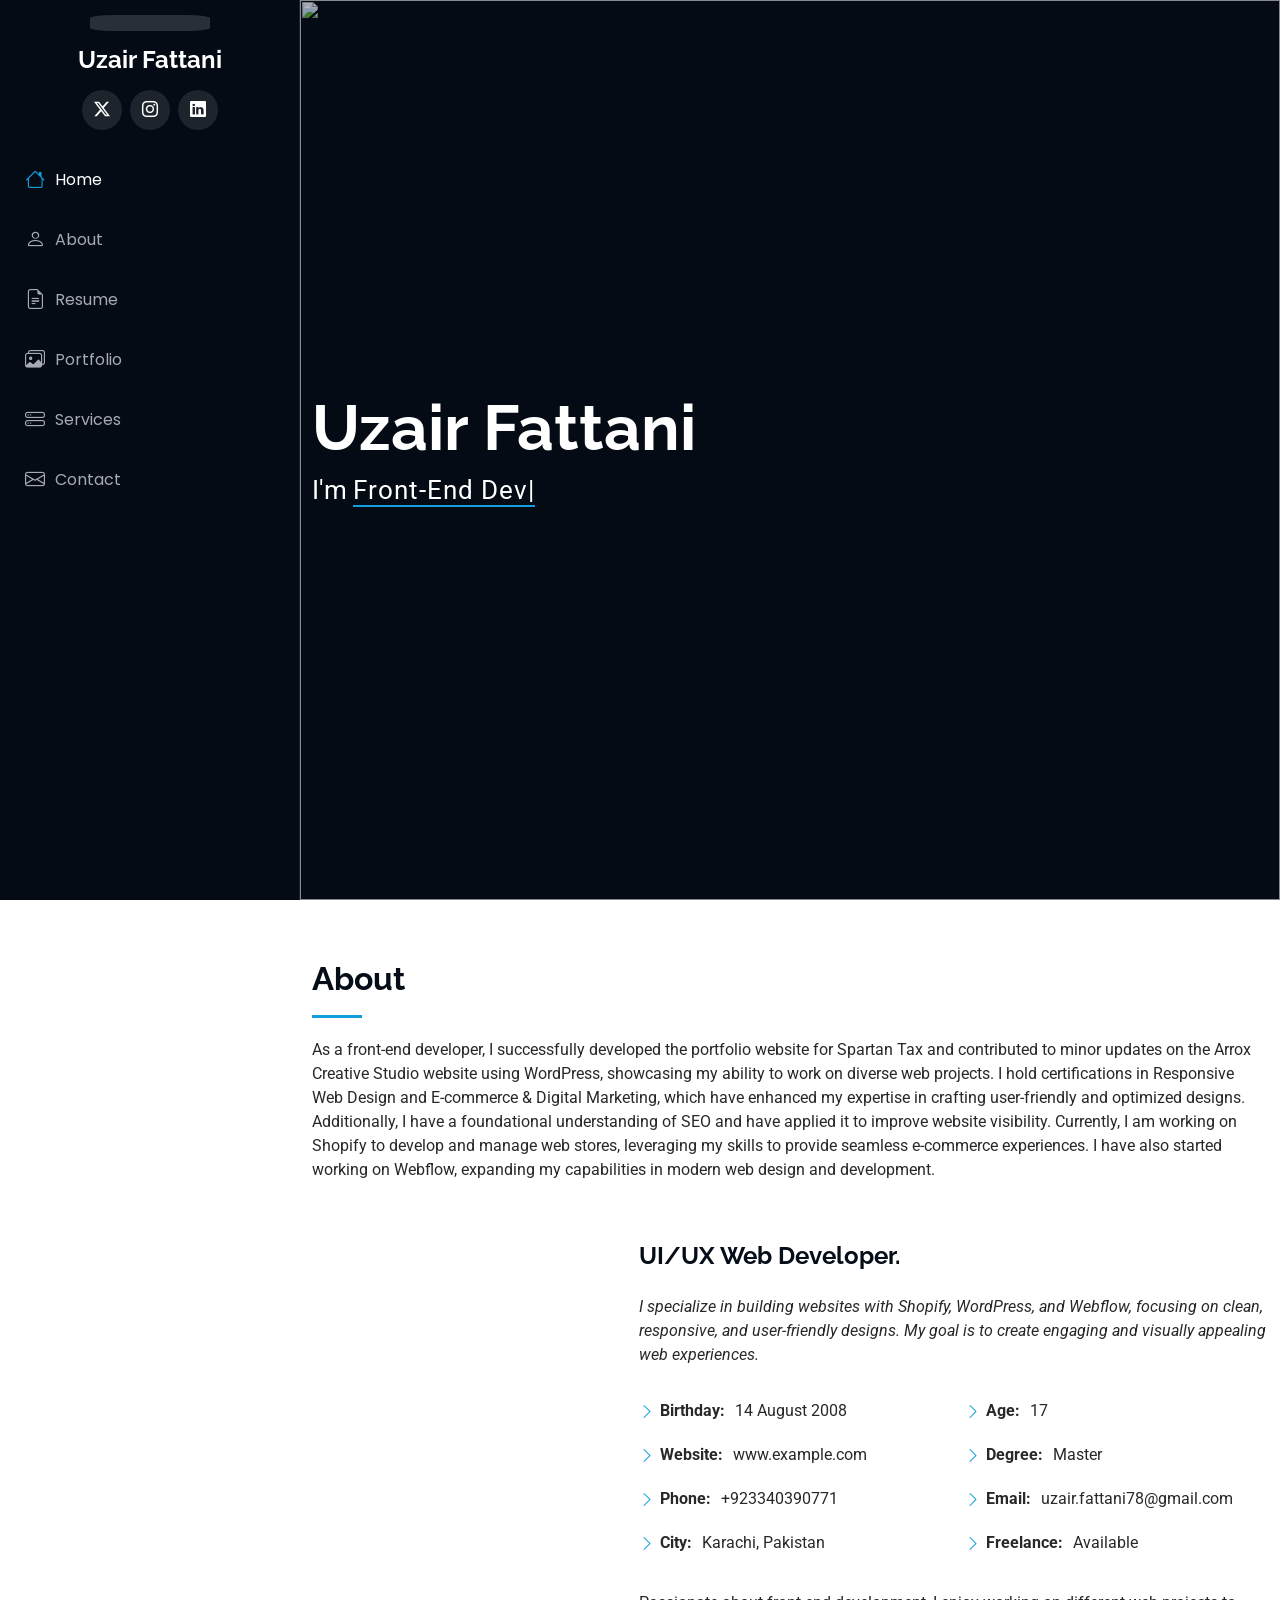
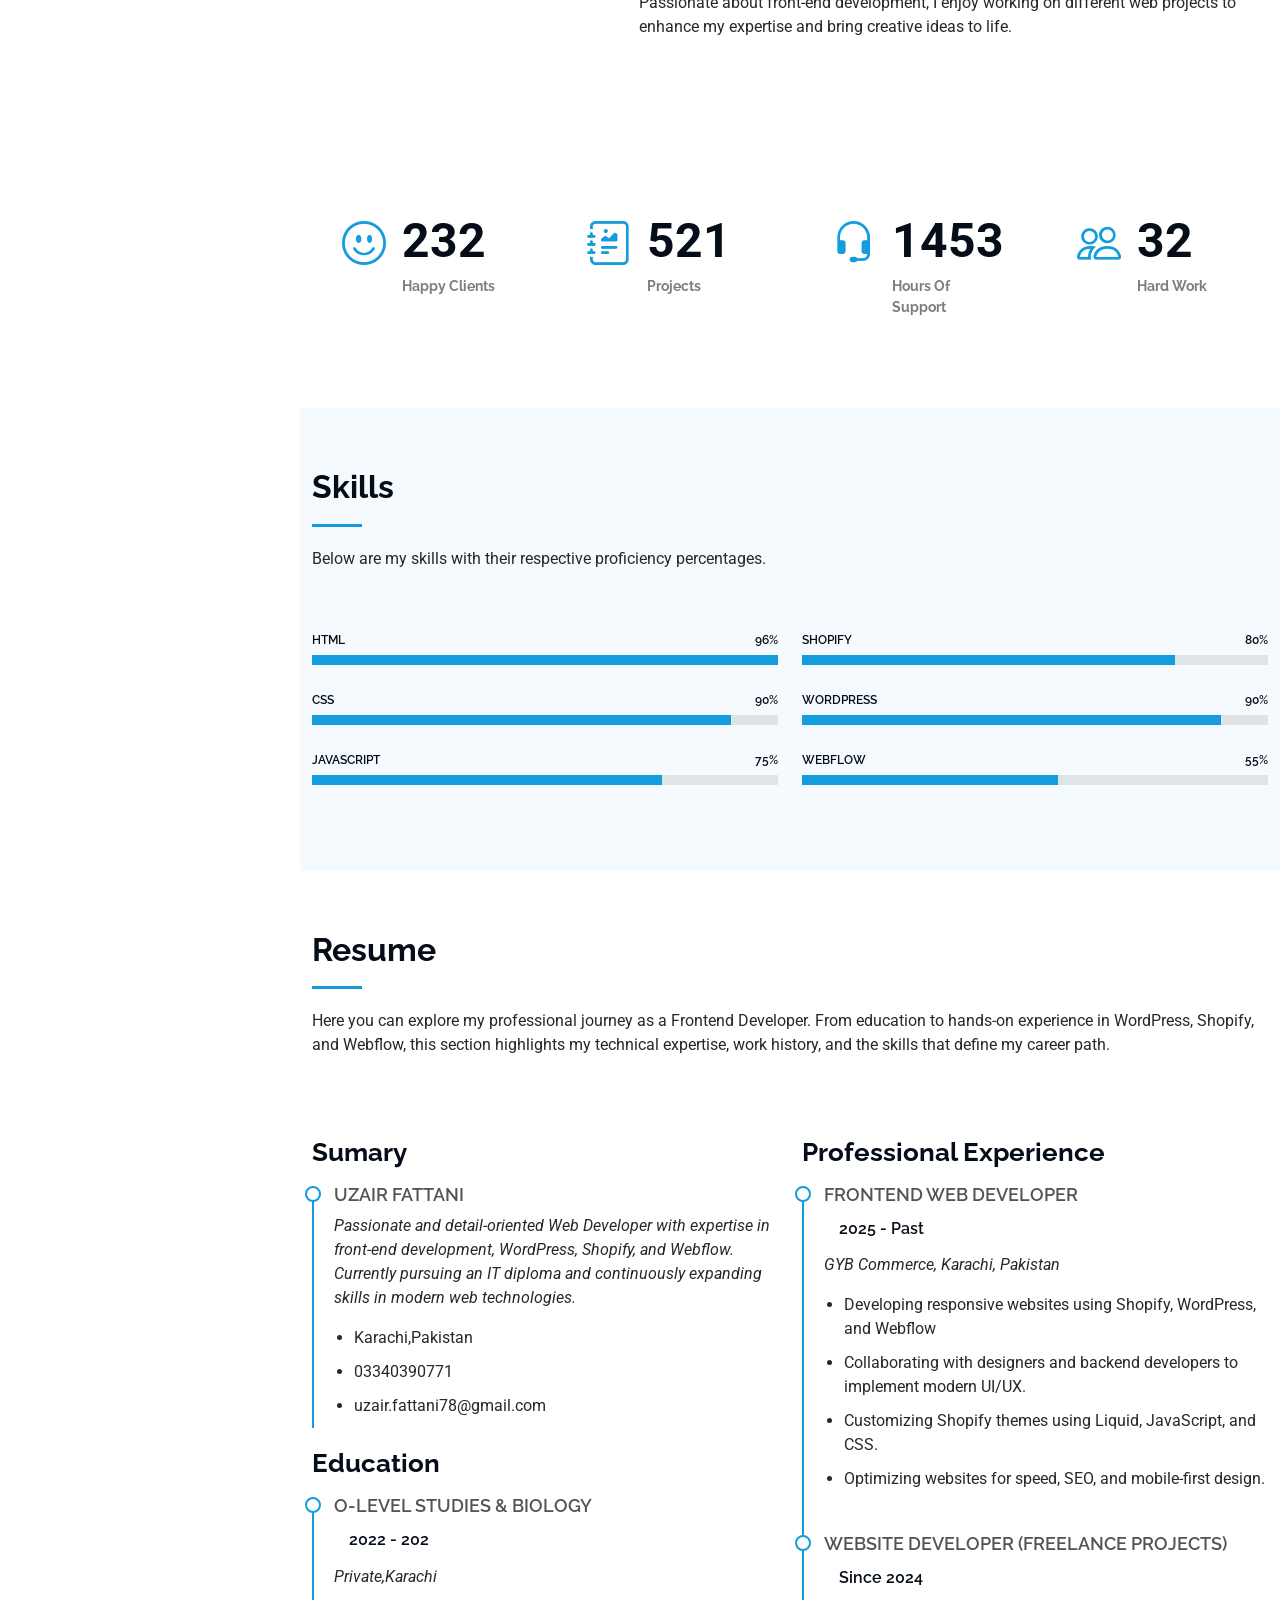
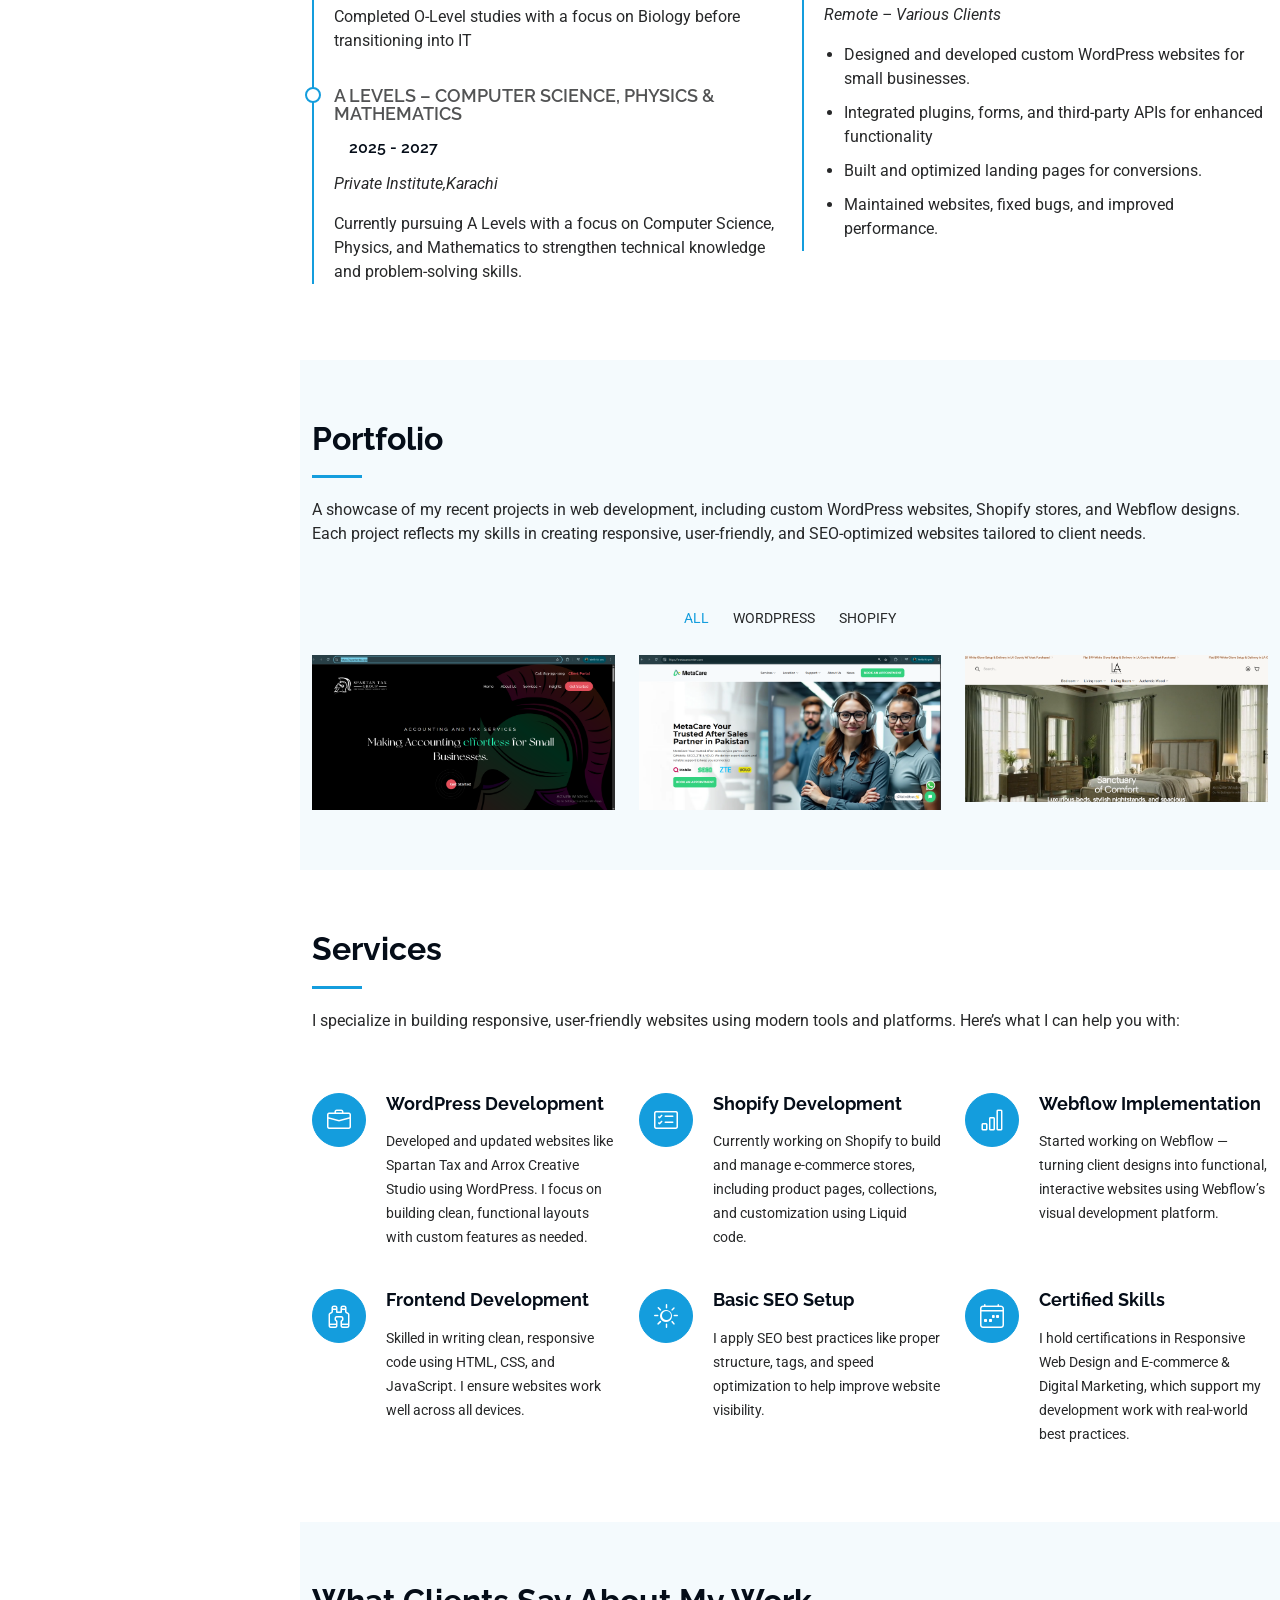
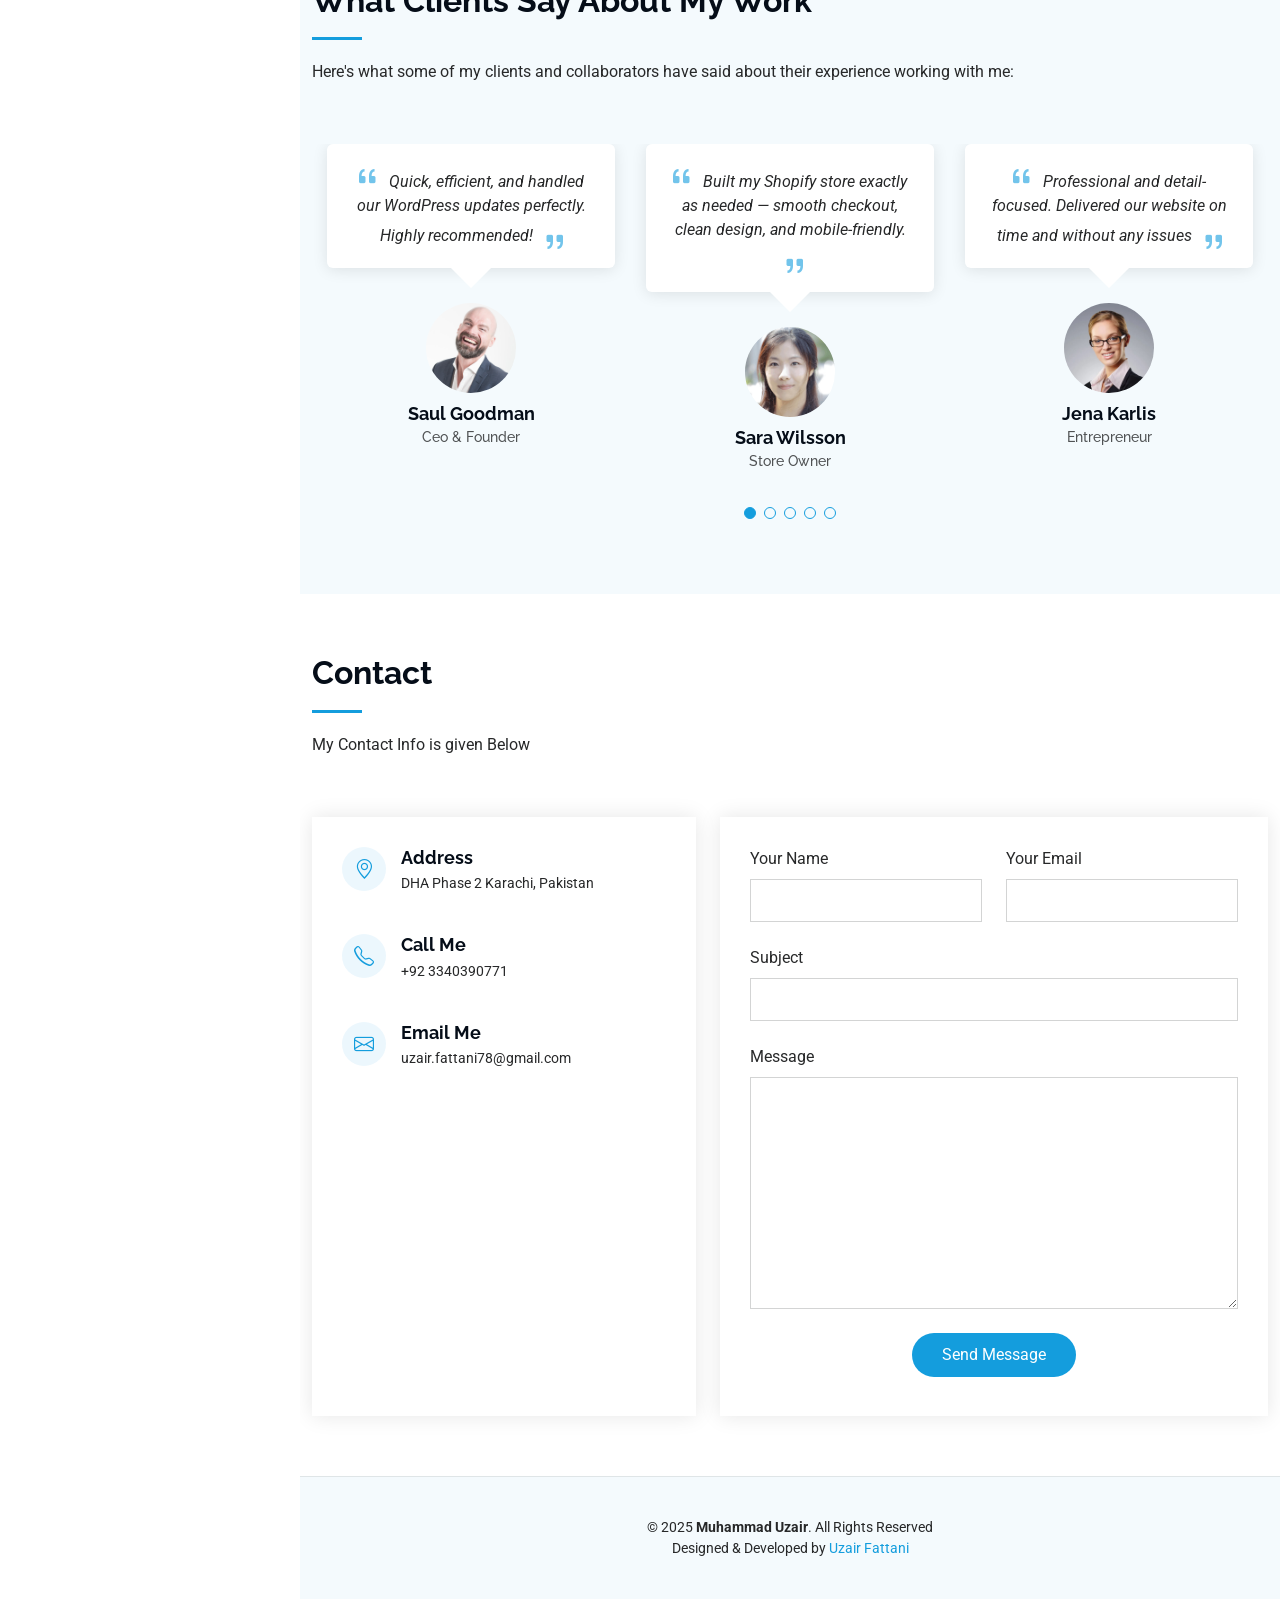
==== index.html @ 8c3eff3d "Initial commit" ====
<!DOCTYPE html>
<html lang="en">

<head>
  <meta charset="utf-8">
  <meta content="width=device-width, initial-scale=1.0" name="viewport">
  <title>Muhammad Uzair – Frontend Developer | WordPress & Shopify</title>
  <meta name="description" content="Muhammad Uzair, a passionate Frontend Developer skilled in WordPress, Shopify, and Webflow. Creating responsive, SEO-friendly, and modern websites.">
  <meta content="" name="description">
  <meta content="" name="keywords">
  

  <!-- Favicons -->
  <link href="image.png" rel="icon">
  <link href="assets/img/apple-touch-icon.png" rel="apple-touch-icon">

  <!-- Fonts -->
  <link href="https://fonts.googleapis.com" rel="preconnect">
  <link href="https://fonts.gstatic.com" rel="preconnect" crossorigin>
  <link href="https://fonts.googleapis.com/css2?family=Roboto:ital,wght@0,100;0,300;0,400;0,500;0,700;0,900;1,100;1,300;1,400;1,500;1,700;1,900&family=Poppins:ital,wght@0,100;0,200;0,300;0,400;0,500;0,600;0,700;0,800;0,900;1,100;1,200;1,300;1,400;1,500;1,600;1,700;1,800;1,900&family=Raleway:ital,wght@0,100;0,200;0,300;0,400;0,500;0,600;0,700;0,800;0,900;1,100;1,200;1,300;1,400;1,500;1,600;1,700;1,800;1,900&display=swap" rel="stylesheet">

  <!-- Vendor CSS Files -->
  <link href="assets/vendor/bootstrap/css/bootstrap.min.css" rel="stylesheet">
  <link href="assets/vendor/bootstrap-icons/bootstrap-icons.css" rel="stylesheet">
  <link href="assets/vendor/aos/aos.css" rel="stylesheet">
  <link href="assets/vendor/glightbox/css/glightbox.min.css" rel="stylesheet">
  <link href="assets/vendor/swiper/swiper-bundle.min.css" rel="stylesheet">

  <!-- Main CSS File -->
  <link href="assets/css/main.css" rel="stylesheet">

  <!-- =======================================================
  * Template Name: iPortfolio
  * Template URL: https://bootstrapmade.com/iportfolio-bootstrap-portfolio-websites-template/
  * Updated: Jun 29 2024 with Bootstrap v5.3.3
  * Author: BootstrapMade.com
  * License: https://bootstrapmade.com/license/
  ======================================================== -->
</head>

<body class="index-page">

  <header id="header" class="header dark-background d-flex flex-column">
    <i class="header-toggle d-xl-none bi bi-list"></i>

    <div class="profile-img">
      <img src="assets/img/....png" alt="" class="img-fluid rounded-circle">
    </div>

    <a href="index.html" class="logo d-flex align-items-center justify-content-center">
      <!-- Uncomment the line below if you also wish to use an image logo -->
      <!-- <img src="assets/img/logo.png" alt=""> -->
      <h1 class="sitename">Uzair Fattani</h1>
    </a>

    <div class="social-links text-center">
      <a href="https://x.com/Uzairfattani78" class="twitter"><i class="bi bi-twitter-x"></i></a>
      <!-- <a href="#" class="facebook"><i class="bi bi-facebook"></i></a> -->
      <a href="https://www.instagram.com/uzairzeeshan78/" class="instagram"><i class="bi bi-instagram"></i></a>
      <!-- <a href="#" class="google-plus"><i class="bi bi-skype"></i></a> -->
      <a href="https://www.linkedin.com/in/muhammad-uzair-fattani-2a2a31298/" class="linkedin"><i class="bi bi-linkedin"></i></a>
    </div>

    <nav id="navmenu" class="navmenu">
      <ul>
        <li><a href="#hero" class="active"><i class="bi bi-house navicon"></i>Home</a></li>
        <li><a href="#about"><i class="bi bi-person navicon"></i> About</a></li>
        <li><a href="#resume"><i class="bi bi-file-earmark-text navicon"></i> Resume</a></li>
        <li><a href="#portfolio"><i class="bi bi-images navicon"></i> Portfolio</a></li>
        <li><a href="#services"><i class="bi bi-hdd-stack navicon"></i> Services</a></li>
        <!-- <li class="dropdown"><a href="#"><i class="bi bi-menu-button navicon"></i> <span>Dropdown</span> <i class="bi bi-chevron-down toggle-dropdown"></i></a> -->
          <!-- <ul>
            <li><a href="#">Dropdown 1</a></li>
            <li class="dropdown"><a href="#"><span>Deep Dropdown</span> <i class="bi bi-chevron-down toggle-dropdown"></i></a>
              <ul>
                <li><a href="#">Deep Dropdown 1</a></li>
                <li><a href="#">Deep Dropdown 2</a></li>
                <li><a href="#">Deep Dropdown 3</a></li>
                <li><a href="#">Deep Dropdown 4</a></li>
                <li><a href="#">Deep Dropdown 5</a></li>
              </ul>
            </li> -->
            <!-- <li><a href="#">Dropdown 2</a></li>
            <li><a href="#">Dropdown 3</a></li>
            <li><a href="#">Dropdown 4</a></li>
          </ul>
        </li> -->
        <li><a href="#contact"><i class="bi bi-envelope navicon"></i> Contact</a></li>
      </ul>
    </nav>

  </header>

  <main class="main">

    <!-- Hero Section -->
    <section id="hero" class="hero section dark-background">

      <img src="https://media.istockphoto.com/id/1485939448/photo/data-processing-digital-technology-software-development-concept-computer-programmer-software.jpg?s=612x612&w=0&k=20&c=AMaqBgU79i_uPbJmGzoO9b_RoLwYpGwCaJsnTAsNPaY=" alt="" data-aos="fade-in" class="">

      <div class="container" data-aos="fade-up" data-aos-delay="100">
        <h2>Uzair Fattani</h2>
        <p>I'm <span class="typed" data-typed-items="Front-End Developer, Shopify Developer, WordPress Developer, Webflow Developer">Developer</span><span class="typed-cursor typed-cursor--blink" aria-hidden="true"></span><span class="typed-cursor typed-cursor--blink" aria-hidden="true"></span></p>
      </div>

    </section><!-- /Hero Section -->

    <!-- About Section -->
    <section id="about" class="about section">

      <!-- Section Title -->
      <div class="container section-title" data-aos="fade-up">
        <h2>About</h2>
        <p>As a front-end developer, I successfully developed the portfolio website for Spartan Tax and contributed to minor updates on the Arrox Creative Studio website using WordPress, showcasing my ability to work on diverse web projects. I hold certifications in Responsive Web Design and E-commerce & Digital Marketing, which have enhanced my expertise in crafting user-friendly and optimized designs. Additionally, I have a foundational understanding of SEO and have applied it to improve website visibility. Currently, I am working on Shopify to develop and manage web stores, leveraging my skills to provide seamless e-commerce experiences. I have also started working on Webflow, expanding my capabilities in modern web design and development.</p>
      </div><!-- End Section Title -->

      <div class="container" data-aos="fade-up" data-aos-delay="100">

        <div class="row gy-4 justify-content-center">
          <div class="col-lg-4">
            <img src="assets/img/....png" class="img-fluid" alt="">
          </div>
          <div class="col-lg-8 content">
            <h2>UI/UX Web Developer.</h2>
            <p class="fst-italic py-3">
              I specialize in building websites with Shopify, WordPress, and Webflow, focusing on clean, responsive, and user-friendly designs. My goal is to create engaging and visually appealing web experiences.
            </p>
            <div class="row">
              <div class="col-lg-6">
                <ul>
                  <li><i class="bi bi-chevron-right"></i> <strong>Birthday:</strong> <span>14 August 2008</span></li>
                  <li><i class="bi bi-chevron-right"></i> <strong>Website:</strong> <span>www.example.com</span></li>
                  <li><i class="bi bi-chevron-right"></i> <strong>Phone:</strong> <span>+923340390771</span></li>
                  <li><i class="bi bi-chevron-right"></i> <strong>City:</strong> <span>Karachi, Pakistan</span></li>
                </ul>
              </div>
              <div class="col-lg-6">
                <ul>
                  <li><i class="bi bi-chevron-right"></i> <strong>Age:</strong> <span>17</span></li>
                  <li><i class="bi bi-chevron-right"></i> <strong>Degree:</strong> <span>Master</span></li>
                  <li><i class="bi bi-chevron-right"></i> <strong>Email:</strong> <span>uzair.fattani78@gmail.com</span></li>
                  <li><i class="bi bi-chevron-right"></i> <strong>Freelance:</strong> <span>Available</span></li>
                </ul>
              </div>
            </div>
            <p class="py-3">
              Passionate about front-end development, I enjoy working on different web projects to enhance my expertise and bring creative ideas to life.
            </p>
          </div>
        </div>

      </div>

    </section><!-- /About Section -->

    <!-- Stats Section -->
    <section id="stats" class="stats section">

      <div class="container" data-aos="fade-up" data-aos-delay="100">

        <div class="row gy-4">

          <div class="col-lg-3 col-md-6">
            <div class="stats-item">
              <i class="bi bi-emoji-smile"></i>
              <span data-purecounter-start="0" data-purecounter-end="232" data-purecounter-duration="1" class="purecounter"></span>
              <p><strong>Happy Clients</strong> <span></span></p>
            </div>
          </div><!-- End Stats Item -->

          <div class="col-lg-3 col-md-6">
            <div class="stats-item">
              <i class="bi bi-journal-richtext"></i>
              <span data-purecounter-start="0" data-purecounter-end="521" data-purecounter-duration="1" class="purecounter"></span>
              <p><strong>Projects</strong> <span></span></p>
            </div>
          </div><!-- End Stats Item -->

          <div class="col-lg-3 col-md-6">
            <div class="stats-item">
              <i class="bi bi-headset"></i>
              <span data-purecounter-start="0" data-purecounter-end="1453" data-purecounter-duration="1" class="purecounter"></span>
              <p><strong>Hours Of Support</strong> <span></span></p>
            </div>
          </div><!-- End Stats Item -->

          <div class="col-lg-3 col-md-6">
            <div class="stats-item">
              <i class="bi bi-people"></i>
              <span data-purecounter-start="0" data-purecounter-end="32" data-purecounter-duration="1" class="purecounter"></span>
              <p><strong>Hard Work</strong> <span></span></p>
            </div>
          </div><!-- End Stats Item -->

        </div>

      </div>

    </section><!-- /Stats Section -->

    <!-- Skills Section -->
    <section id="skills" class="skills section light-background">

      <!-- Section Title -->
      <div class="container section-title" data-aos="fade-up">
        <h2>Skills</h2>
        <p>Below are my skills with their respective proficiency percentages.</p>
      </div><!-- End Section Title -->

      <div class="container" data-aos="fade-up" data-aos-delay="100">

        <div class="row skills-content skills-animation">

          <div class="col-lg-6">

            <div class="progress">
              <span class="skill"><span>HTML</span> <i class="val">96%</i></span>
              <div class="progress-bar-wrap">
                <div class="progress-bar" role="progressbar" aria-valuenow="100" aria-valuemin="0" aria-valuemax="100"></div>
              </div>
            </div><!-- End Skills Item -->

            <div class="progress">
              <span class="skill"><span>CSS</span> <i class="val">90%</i></span>
              <div class="progress-bar-wrap">
                <div class="progress-bar" role="progressbar" aria-valuenow="90" aria-valuemin="0" aria-valuemax="100"></div>
              </div>
            </div><!-- End Skills Item -->

            <div class="progress">
              <span class="skill"><span>JavaScript</span> <i class="val">75%</i></span>
              <div class="progress-bar-wrap">
                <div class="progress-bar" role="progressbar" aria-valuenow="75" aria-valuemin="0" aria-valuemax="100"></div>
              </div>
            </div><!-- End Skills Item -->

          </div>

          <div class="col-lg-6">

            <div class="progress">
              <span class="skill"><span>Shopify</span> <i class="val">80%</i></span>
              <div class="progress-bar-wrap">
                <div class="progress-bar" role="progressbar" aria-valuenow="80" aria-valuemin="0" aria-valuemax="100"></div>
              </div>
            </div><!-- End Skills Item -->

            <div class="progress">
              <span class="skill"><span>WordPress</span> <i class="val">90%</i></span>
              <div class="progress-bar-wrap">
                <div class="progress-bar" role="progressbar" aria-valuenow="90" aria-valuemin="0" aria-valuemax="100"></div>
              </div>
            </div><!-- End Skills Item -->

            <div class="progress">
              <span class="skill"><span>Webflow</span> <i class="val">55%</i></span>
              <div class="progress-bar-wrap">
                <div class="progress-bar" role="progressbar" aria-valuenow="55" aria-valuemin="0" aria-valuemax="100"></div>
              </div>
            </div><!-- End Skills Item -->

          </div>

        </div>

      </div>

    </section><!-- /Skills Section -->

    <!-- Resume Section -->
    <section id="resume" class="resume section">

      <!-- Section Title -->
      <div class="container section-title" data-aos="fade-up">
        <h2>Resume</h2>
        <p>Here you can explore my professional journey as a Frontend Developer. From education to hands-on experience in WordPress, Shopify, and Webflow, this section highlights my technical expertise, work history, and the skills that define my career path.</p>
      </div><!-- End Section Title -->

      <div class="container">

        <div class="row">

          <div class="col-lg-6" data-aos="fade-up" data-aos-delay="100">
            <h3 class="resume-title">Sumary</h3>

            <div class="resume-item pb-0">
              <h4>Uzair Fattani</h4>
              <p><em>Passionate and detail-oriented Web Developer with expertise in front-end development, WordPress, Shopify, and Webflow. Currently pursuing an IT diploma and continuously expanding skills in modern web technologies.</em></p>
              <ul>
                <li>Karachi,Pakistan</li>
                <li>03340390771</li>
                <li>uzair.fattani78@gmail.com</li>
              </ul>
            </div><!-- Edn Resume Item -->

            <h3 class="resume-title">Education</h3>
            <div class="resume-item">
              <h4>O-Level Studies &amp; Biology</h4>
              <h5>2022 - 202</h5>
              <p><em>Private,Karachi</em></p>
              <p>Completed O-Level studies with a focus on Biology before transitioning into IT</p>
            </div><!-- Edn Resume Item -->

            <div class="resume-item">
              <h4>A Levels – Computer Science, Physics & Mathematics</h4>
              <h5>2025 - 2027</h5>
              <p><em>Private Institute,Karachi</em></p>
              <p>Currently pursuing A Levels with a focus on Computer Science, Physics, and Mathematics to strengthen technical knowledge and problem-solving skills.</p>
            </div><!-- Edn Resume Item -->

          </div>

          <div class="col-lg-6" data-aos="fade-up" data-aos-delay="200">
            <h3 class="resume-title">Professional Experience</h3>
            <div class="resume-item">
              <h4>Frontend Web Developer</h4>
              <h5>2025 - Past</h5>
              <p><em>GYB Commerce, Karachi, Pakistan </em></p>
              <ul>
                <li>Developing responsive websites using Shopify, WordPress, and Webflow</li>
                <li>Collaborating with designers and backend developers to implement modern UI/UX. </li>
                <li>Customizing Shopify themes using Liquid, JavaScript, and CSS.</li>
                <li>Optimizing websites for speed, SEO, and mobile-first design.</li>
              </ul>
            </div><!-- Edn Resume Item -->

            <div class="resume-item">
              <h4>Website Developer (Freelance Projects)</h4>
              <h5>Since 2024</h5>
              <p><em>Remote – Various Clients</em></p>
              <ul>
                <li>Designed and developed custom WordPress websites for small businesses.</li>
                <li>Integrated plugins, forms, and third-party APIs for enhanced functionality</li>
                <li>Built and optimized landing pages for conversions.</li>
                <li>Maintained websites, fixed bugs, and improved performance.</li>
              </ul>
            </div><!-- Edn Resume Item -->

          </div>

        </div>

      </div>

    </section><!-- /Resume Section -->

    <!-- Portfolio Section -->
    <section id="portfolio" class="portfolio section light-background">

      <!-- Section Title -->
      <div class="container section-title" data-aos="fade-up">
        <h2>Portfolio</h2>
        <p>A showcase of my recent projects in web development, including custom WordPress websites, Shopify stores, and Webflow designs. Each project reflects my skills in creating responsive, user-friendly, and SEO-optimized websites tailored to client needs.</p>
      </div><!-- End Section Title -->

      <div class="container">

        <div class="isotope-layout" data-default-filter="*" data-layout="masonry" data-sort="original-order">

          <ul class="portfolio-filters isotope-filters" data-aos="fade-up" data-aos-delay="100">
            <li data-filter="." class="filter-active">All</li>
            <li data-filter=".filter-app" id="shopify-work">WordPress</li>
            <li data-filter=".filter-product">Shopify</li>
            <!-- <li data-filter=".filter-branding">Branding</li>
            <li data-filter=".filter-books">Books</li> -->
          </ul><!-- End Portfolio Filters -->

          <div class="row gy-4 isotope-container" data-aos="fade-up" data-aos-delay="200">

            <div class="col-lg-4 col-md-6 portfolio-item isotope-item filter-app">
              <div class="portfolio-content h-100">
                <img src="spartantax-image.png" class="img-fluid" alt="">
                <div class="portfolio-info">
                  <h4>Blog Website</h4>
                  <!-- <p>Lorem ipsum, dolor sit amet consectetur</p> -->
                  <!-- <a href="assets/img/portfolio/app-1.jpg" title="App 1" data-gallery="portfolio-gallery-app" class="glightbox preview-link"><i class="bi bi-zoom-in"></i></a> -->
                  <a href="portfolio-details.html" title="More Details" class="details-link"><i class="bi bi-link-45deg"></i></a>
                </div>
              </div>
            </div><!-- End Portfolio Item -->

            <div class="col-lg-4 col-md-6 portfolio-item isotope-item filter-app">
              <div class="portfolio-content h-100">
                <img src="metacare.png" class="img-fluid" alt="">
                <div class="portfolio-info">
                  <h4>MetaCare Website</h4>
                  <!-- <p>Lorem ipsum, dolor sit amet consectetur</p> -->
                  <!-- <a href="assets/img/portfolio/product-1.jpg" title="Product 1" data-gallery="portfolio-gallery-product" class="glightbox preview-link"><i class="bi bi-zoom-in"></i></a> -->
                  <a href="meta-details.html" title="More Details" class="details-link"><i class="bi bi-link-45deg"></i></a>
                </div>
              </div>
            </div><!-- End Portfolio Item -->

              <div class="col-lg-4 col-md-6 portfolio-item isotope-item filter-product" id="shopify-work">
              <div class="portfolio-content h-100">
                <img src="lamodern.png" class="img-fluid" alt="">
                <div class="portfolio-info">
                  <h4>LA Modern Webstore</h4>
                  <!-- <p>Lorem ipsum, dolor sit amet consectetur</p> -->
                  <!-- <a href="assets/img/portfolio/product-1.jpg" title="Product 1" data-gallery="portfolio-gallery-product" class="glightbox preview-link"><i class="bi bi-zoom-in"></i></a> -->
                  <a href="la-details.html" title="More Details" class="details-link"><i class="bi bi-link-45deg"></i></a>
                </div>
              </div>
            </div><!-- End Portfolio Item -->

           

          </div><!-- End Portfolio Container -->

        </div>

      </div>

    </section><!-- /Portfolio Section -->

    <!-- Services Section -->
    <section id="services" class="services section">

      <!-- Section Title -->
      <div class="container section-title" data-aos="fade-up">
        <h2>Services</h2>
        <p>I specialize in building responsive, user-friendly websites using modern tools and platforms. Here’s what I can help you with:</p>
      </div><!-- End Section Title -->

      <div class="container">

        <div class="row gy-4">

          <div class="col-lg-4 col-md-6 service-item d-flex" data-aos="fade-up" data-aos-delay="100">
            <div class="icon flex-shrink-0"><i class="bi bi-briefcase"></i></div>
            <div>
              <h4 class="title"><a href="service-details.html" class="stretched-link">WordPress Development</a></h4>
              <p class="description">Developed and updated websites like Spartan Tax and Arrox Creative Studio using WordPress. I focus on building clean, functional layouts with custom features as needed.</p>
            </div>
          </div>
          <!-- End Service Item -->

          <div class="col-lg-4 col-md-6 service-item d-flex" data-aos="fade-up" data-aos-delay="200">
            <div class="icon flex-shrink-0"><i class="bi bi-card-checklist"></i></div>
            <div>
              <h4 class="title"><a href="service-details.html" class="stretched-link">Shopify Development</a></h4>
              <p class="description">Currently working on Shopify to build and manage e-commerce stores, including product pages, collections, and customization using Liquid code.</p>
            </div>
          </div><!-- End Service Item -->

          <div class="col-lg-4 col-md-6 service-item d-flex" data-aos="fade-up" data-aos-delay="300">
            <div class="icon flex-shrink-0"><i class="bi bi-bar-chart"></i></div>
            <div>
              <h4 class="title"><a href="service-details.html" class="stretched-link">Webflow Implementation</a></h4>
              <p class="description">Started working on Webflow — turning client designs into functional, interactive websites using Webflow’s visual development platform.</p>
            </div>
          </div><!-- End Service Item -->

          <div class="col-lg-4 col-md-6 service-item d-flex" data-aos="fade-up" data-aos-delay="400">
            <div class="icon flex-shrink-0"><i class="bi bi-binoculars"></i></div>
            <div>
              <h4 class="title"><a href="service-details.html" class="stretched-link">Frontend Development</a></h4>
              <p class="description">Skilled in writing clean, responsive code using HTML, CSS, and JavaScript. I ensure websites work well across all devices.</p>
            </div>
          </div><!-- End Service Item -->

          <div class="col-lg-4 col-md-6 service-item d-flex" data-aos="fade-up" data-aos-delay="500">
            <div class="icon flex-shrink-0"><i class="bi bi-brightness-high"></i></div>
            <div>
              <h4 class="title"><a href="service-details.html" class="stretched-link">Basic SEO Setup</a></h4>
              <p class="description">I apply SEO best practices like proper structure, tags, and speed optimization to help improve website visibility.</p>
            </div>
          </div><!-- End Service Item -->

          <div class="col-lg-4 col-md-6 service-item d-flex" data-aos="fade-up" data-aos-delay="600">
            <div class="icon flex-shrink-0"><i class="bi bi-calendar4-week"></i></div>
            <div>
              <h4 class="title"><a href="service-details.html" class="stretched-link">Certified Skills</a></h4>
              <p class="description">I hold certifications in Responsive Web Design and E-commerce & Digital Marketing, which support my development work with real-world best practices.</p>
            </div>
          </div><!-- End Service Item -->

        </div>

      </div>

    </section><!-- /Services Section -->

    <!-- Testimonials Section -->
    <section id="testimonials" class="testimonials section light-background">

      <!-- Section Title -->
      <div class="container section-title" data-aos="fade-up">
        <h2>What Clients Say About My Work</h2>
        <p>Here's what some of my clients and collaborators have said about their experience working with me:</p>
      </div><!-- End Section Title -->

      <div class="container" data-aos="fade-up" data-aos-delay="100">

        <div class="swiper init-swiper">
          <script type="application/json" class="swiper-config">
            {
              "loop": true,
              "speed": 600,
              "autoplay": {
                "delay": 5000
              },
              "slidesPerView": "auto",
              "pagination": {
                "el": ".swiper-pagination",
                "type": "bullets",
                "clickable": true
              },
              "breakpoints": {
                "320": {
                  "slidesPerView": 1,
                  "spaceBetween": 40
                },
                "1200": {
                  "slidesPerView": 3,
                  "spaceBetween": 1
                }
              }
            }
          </script>
          <div class="swiper-wrapper">

            <div class="swiper-slide">
              <div class="testimonial-item">
                <p>
                  <i class="bi bi-quote quote-icon-left"></i>
                  <span>Quick, efficient, and handled our WordPress updates perfectly. Highly recommended!</span>
                  <i class="bi bi-quote quote-icon-right"></i>
                </p>
                <img src="assets/img/testimonials/testimonials-1.jpg" class="testimonial-img" alt="">
                <h3>Saul Goodman</h3>
                <h4>Ceo &amp; Founder</h4>
              </div>
            </div><!-- End testimonial item -->

            <div class="swiper-slide">
              <div class="testimonial-item">
                <p>
                  <i class="bi bi-quote quote-icon-left"></i>
                  <span>Built my Shopify store exactly as needed — smooth checkout, clean design, and mobile-friendly.</span>
                  <i class="bi bi-quote quote-icon-right"></i>
                </p>
                <img src="assets/img/testimonials/testimonials-2.jpg" class="testimonial-img" alt="">
                <h3>Sara Wilsson</h3>
                <h4>Store Owner</h4>
              </div>
            </div><!-- End testimonial item -->

            <div class="swiper-slide">
              <div class="testimonial-item">
                <p>
                  <i class="bi bi-quote quote-icon-left"></i>
                  <span>Professional and detail-focused. Delivered our website on time and without any issues</span>
                  <i class="bi bi-quote quote-icon-right"></i>
                </p>
                <img src="assets/img/testimonials/testimonials-3.jpg" class="testimonial-img" alt="">
                <h3>Jena Karlis</h3>
                <h4>Entrepreneur</h4>
              </div>
            </div><!-- End testimonial item -->

            <div class="swiper-slide">
              <div class="testimonial-item">
                <p>
                  <i class="bi bi-quote quote-icon-left"></i>
                  <span>Excellent communication. Even helped optimize my site for SEO and explained everything clearly.</span>
                  <i class="bi bi-quote quote-icon-right"></i>
                </p>
                <img src="assets/img/testimonials/testimonials-4.jpg" class="testimonial-img" alt="">
                <h3>Matt Brandon</h3>
                <h4>Freelancer</h4>
              </div>
            </div><!-- End testimonial item -->

            <div class="swiper-slide">
              <div class="testimonial-item">
                <p>
                  <i class="bi bi-quote quote-icon-left"></i>
                  <span>"Handled our Webflow project seamlessly. Understood the tools and delivered fast.</span>
                  <i class="bi bi-quote quote-icon-right"></i>
                </p>
                <img src="assets/img/testimonials/testimonials-5.jpg" class="testimonial-img" alt="">
                <h3>John Larson</h3>
                <h4>Entrepreneur</h4>
              </div>
            </div><!-- End testimonial item -->

          </div>
          <div class="swiper-pagination"></div>
        </div>

      </div>

    </section><!-- /Testimonials Section -->

    
<!-- Contact Section -->
<section id="contact" class="contact section">
  <div class="container section-title" data-aos="fade-up">
    <h2>Contact</h2>
    <p>My Contact Info is given Below</p>
  </div>

  <div class="container" data-aos="fade-up" data-aos-delay="100">
    <div class="row gy-4">
      <div class="col-lg-5">
        <div class="info-wrap">
          <div class="info-item d-flex" data-aos="fade-up" data-aos-delay="200">
            <i class="bi bi-geo-alt flex-shrink-0"></i>
            <div>
              <h3>Address</h3>
              <p>DHA Phase 2 Karachi, Pakistan</p>
            </div>
          </div>

          <div class="info-item d-flex" data-aos="fade-up" data-aos-delay="300">
            <i class="bi bi-telephone flex-shrink-0"></i>
            <div>
              <h3>Call Me</h3>
              <p>+92 3340390771</p>
            </div>
          </div>

          <div class="info-item d-flex" data-aos="fade-up" data-aos-delay="400">
            <i class="bi bi-envelope flex-shrink-0"></i>
            <div>
              <h3>Email Me</h3>
              <p>uzair.fattani78@gmail.com</p>
            </div>
          </div>

          <iframe src="https://www.google.com/maps/embed?pb=!1m12!1m8!1m3!1d57935.45175241236!2d67.0691256!3d24.8308454!3m2!1i1024!2i768!4f13.1!2m1!1smaster%20juice%20dha%20phase%202!5e0!3m2!1sen!2s!4v1758567869537!5m2!1sen!2s" 
            frameborder="0" style="border:0; width: 100%; height: 270px;" allowfullscreen="" loading="lazy"></iframe>
        </div>
      </div>

      <div class="col-lg-7">
        <form id="contact-form" class="php-email-form" data-aos="fade-up" data-aos-delay="200">
          <div class="row gy-4">
            <div class="col-md-6">
              <label for="name-field" class="pb-2">Your Name</label>
              <input type="text" name="name" id="name-field" class="form-control" required>
            </div>

            <div class="col-md-6">
              <label for="email-field" class="pb-2">Your Email</label>
              <input type="email" class="form-control" name="email" id="email-field" required>
            </div>

            <div class="col-md-12">
              <label for="subject-field" class="pb-2">Subject</label>
              <input type="text" class="form-control" name="subject" id="subject-field" required>
            </div>

            <div class="col-md-12">
              <label for="message-field" class="pb-2">Message</label>
              <textarea class="form-control" name="message" rows="10" id="message-field" required></textarea>
            </div>

            <div class="col-md-12 text-center">
              <div id="loading" style="display: none;">Loading...</div>
              <div id="error-message" class="text-danger"></div>
              <div id="success-message" class="text-success"></div>

              <button type="submit">Send Message</button>
            </div>
          </div>
        </form>
      </div>
    </div>
  </div>
</section>
<script>
const scriptURL = "https://script.google.com/macros/s/AKfycbzzhL6GTnylCdlz1Hz35YxOKuT7BVKulNNV_yKfLulLXUcRF1A14ACe_dkJMzhp_kjg/exec";

document.getElementById("contact-form").addEventListener("submit", function(event) {
    event.preventDefault(); // Prevent default form submission

    const loadingDiv = document.getElementById("loading");
    const successDiv = document.getElementById("success-message");
    const errorDiv = document.getElementById("error-message");

    loadingDiv.style.display = "block";
    successDiv.innerHTML = "";
    errorDiv.innerHTML = "";

    const formData = new FormData(this);

    fetch(scriptURL, {
        method: "POST",
        mode: "no-cors", // Bypass CORS restrictions
        body: formData
    })
    .then(() => {
        loadingDiv.style.display = "none";
        successDiv.innerHTML = "Message sent successfully!";
        document.getElementById("contact-form").reset();
    })
    .catch(error => {
        loadingDiv.style.display = "none";
        errorDiv.innerHTML = "Request failed: " + error.message;
    });
});
</script>
    
    

  </main>

  <footer id="footer" class="footer position-relative light-background">

    <div class="container">
      <div class="copyright text-center ">
        <p>© 2025 <strong>Muhammad Uzair</strong>. All Rights Reserved</p>
         <p>Designed & Developed by <a href="#">Uzair Fattani</a></p>
      </div>
   

  </footer>

  <!-- Scroll Top -->
  <a href="#" id="scroll-top" class="scroll-top d-flex align-items-center justify-content-center"><i class="bi bi-arrow-up-short"></i></a>

  <!-- Preloader -->
  <div id="preloader"></div>

  <!-- Vendor JS Files -->
  <script src="assets/vendor/bootstrap/js/bootstrap.bundle.min.js"></script>
  <script src="assets/vendor/php-email-form/validate.js"></script>
  <script src="assets/vendor/aos/aos.js"></script>
  <script src="assets/vendor/typed.js/typed.umd.js"></script>
  <script src="assets/vendor/purecounter/purecounter_vanilla.js"></script>
  <script src="assets/vendor/waypoints/noframework.waypoints.js"></script>
  <script src="assets/vendor/glightbox/js/glightbox.min.js"></script>
  <script src="assets/vendor/imagesloaded/imagesloaded.pkgd.min.js"></script>
  <script src="assets/vendor/isotope-layout/isotope.pkgd.min.js"></script>
  <script src="assets/vendor/swiper/swiper-bundle.min.js"></script>

  <!-- Main JS File -->
  <script src="assets/js/main.js"></script>

</body>

</html>
---- assets/css/main.css ----
/**
* Template Name: iPortfolio
* Template URL: https://bootstrapmade.com/iportfolio-bootstrap-portfolio-websites-template/
* Updated: Jun 29 2024 with Bootstrap v5.3.3
* Author: BootstrapMade.com
* License: https://bootstrapmade.com/license/
*/

/*--------------------------------------------------------------
# Font & Color Variables
# Help: https://bootstrapmade.com/color-system/
--------------------------------------------------------------*/
/* Fonts */
:root {
  --default-font: "Roboto",  system-ui, -apple-system, "Segoe UI", Roboto, "Helvetica Neue", Arial, "Noto Sans", "Liberation Sans", sans-serif, "Apple Color Emoji", "Segoe UI Emoji", "Segoe UI Symbol", "Noto Color Emoji";
  --heading-font: "Raleway",  sans-serif;
  --nav-font: "Poppins",  sans-serif;
}

/* Global Colors - The following color variables are used throughout the website. Updating them here will change the color scheme of the entire website */
:root { 
  --background-color: #ffffff; /* Background color for the entire website, including individual sections */
  --default-color: #272829; /* Default color used for the majority of the text content across the entire website */
  --heading-color: #050d18; /* Color for headings, subheadings and title throughout the website */
  --accent-color: #149ddd; /* Accent color that represents your brand on the website. It's used for buttons, links, and other elements that need to stand out */
  --surface-color: #ffffff; /* The surface color is used as a background of boxed elements within sections, such as cards, icon boxes, or other elements that require a visual separation from the global background. */
  --contrast-color: #ffffff; /* Contrast color for text, ensuring readability against backgrounds of accent, heading, or default colors. */
}

/* Nav Menu Colors - The following color variables are used specifically for the navigation menu. They are separate from the global colors to allow for more customization options */
:root {
  --nav-color: #a8a9b4;  /* The default color of the main navmenu links */
  --nav-hover-color: #ffffff; /* Applied to main navmenu links when they are hovered over or active */
  --nav-mobile-background-color: #040b14; /* Used as the background color for mobile navigation menu */
  --nav-dropdown-background-color: #040b14; /* Used as the background color for dropdown items that appear when hovering over primary navigation items */
  --nav-dropdown-color: #a8a9b4; /* Used for navigation links of the dropdown items in the navigation menu. */
  --nav-dropdown-hover-color: #ffffff; /* Similar to --nav-hover-color, this color is applied to dropdown navigation links when they are hovered over. */
}

/* Color Presets - These classes override global colors when applied to any section or element, providing reuse of the sam color scheme. */

.light-background {
  --background-color: #f4fafd;
  --surface-color: #ffffff;
}

.dark-background {
  --background-color: #040b14;
  --default-color: #ffffff;
  --heading-color: #ffffff;
  --surface-color: #151f2b;
  --contrast-color: #ffffff;
}

/* Smooth scroll */
:root {
  scroll-behavior: smooth;
}

/*--------------------------------------------------------------
# General Styling & Shared Classes
--------------------------------------------------------------*/
body {
  color: var(--default-color);
  background-color: var(--background-color);
  font-family: var(--default-font);
}

a {
  color: var(--accent-color);
  text-decoration: none;
  transition: 0.3s;
}

a:hover {
  color: color-mix(in srgb, var(--accent-color), transparent 25%);
  text-decoration: none;
}

h1,
h2,
h3,
h4,
h5,
h6 {
  color: var(--heading-color);
  font-family: var(--heading-font);
}

/* PHP Email Form Messages
------------------------------*/
.php-email-form .error-message {
  display: none;
  background: #df1529;
  color: #ffffff;
  text-align: left;
  padding: 15px;
  margin-bottom: 24px;
  font-weight: 600;
}

.php-email-form .sent-message {
  display: none;
  color: #ffffff;
  background: #059652;
  text-align: center;
  padding: 15px;
  margin-bottom: 24px;
  font-weight: 600;
}

.php-email-form .loading {
  display: none;
  background: var(--surface-color);
  text-align: center;
  padding: 15px;
  margin-bottom: 24px;
}

.php-email-form .loading:before {
  content: "";
  display: inline-block;
  border-radius: 50%;
  width: 24px;
  height: 24px;
  margin: 0 10px -6px 0;
  border: 3px solid var(--accent-color);
  border-top-color: var(--surface-color);
  animation: php-email-form-loading 1s linear infinite;
}

@keyframes php-email-form-loading {
  0% {
    transform: rotate(0deg);
  }

  100% {
    transform: rotate(360deg);
  }
}

/*--------------------------------------------------------------
# Global Header
--------------------------------------------------------------*/
.header {
  color: var(--default-color);
  background-color: var(--background-color);
  position: fixed;
  top: 0;
  left: 0;
  bottom: 0;
  padding: 0 15px;
  width: 300px;
  transition: all ease-in-out 0.3s;
  overflow-y: auto;
  z-index: 997;
  border-right: 1px solid color-mix(in srgb, var(--default-color), transparent 90%);
}

.header .profile-img img {
  margin: 15px auto;
  display: block;
  width: 120px;
  border: 8px solid color-mix(in srgb, var(--default-color), transparent 85%);
}

.header .logo {
  line-height: 1;
  margin-bottom: 15px;
}

.header .logo img {
  max-height: 32px;
  margin-right: 8px;
}

.header .logo h1 {
  font-size: 24px;
  margin: 0;
  font-weight: 700;
  color: var(--heading-color);
}

.header .social-links {
  margin: 0 0 20px 0;
}

.header .social-links a {
  font-size: 16px;
  display: inline-flex;
  align-items: center;
  justify-content: center;
  background: color-mix(in srgb, var(--default-color), transparent 90%);
  color: var(--default-color);
  margin: 0 2px;
  border-radius: 50%;
  text-align: center;
  width: 40px;
  height: 40px;
  transition: 0.3s;
}

.header .social-links a:hover {
  color: var(--contrast-color);
  background: var(--accent-color);
}

@media (min-width: 1200px) {

  .header~main,
  .header~#footer {
    margin-left: 300px;
  }
}

@media (max-width: 1199px) {
  .header {
    left: -100%;
  }
}

.header.header-show {
  left: 0;
}

.header .header-toggle {
  color: var(--contrast-color);
  background-color: var(--accent-color);
  font-size: 22px;
  display: flex;
  align-items: center;
  justify-content: center;
  width: 40px;
  height: 40px;
  border-radius: 50%;
  cursor: pointer;
  position: fixed;
  top: 15px;
  right: 15px;
  z-index: 9999;
  transition: background-color 0.3s;
}

.header .header-toggle:hover {
  color: var(--contrast-color);
  background-color: color-mix(in srgb, var(--accent-color) 90%, white 15%);
}

/*--------------------------------------------------------------
# Navigation Menu
--------------------------------------------------------------*/
.mobile-nav-toggle {
  display: none;
}

.navmenu {
  padding: 0;
  z-index: 9997;
}

.navmenu ul {
  list-style: none;
  padding: 0 0 20px 0;
  margin: 0;
}

.navmenu a,
.navmenu a:focus {
  color: var(--nav-color);
  padding: 15px 10px;
  font-family: var(--nav-font);
  font-size: 16px;
  font-weight: 400;
  display: flex;
  align-items: center;
  white-space: nowrap;
  transition: 0.3s;
  width: 100%;
}

.navmenu a .navicon,
.navmenu a:focus .navicon {
  font-size: 20px;
  margin-right: 10px;
}

.navmenu a .toggle-dropdown,
.navmenu a:focus .toggle-dropdown {
  font-size: 12px;
  line-height: 0;
  margin-left: auto;
  width: 30px;
  height: 30px;
  display: flex;
  align-items: center;
  justify-content: center;
  border-radius: 50%;
  transition: 0.3s;
  flex-shrink: 0;
  background-color: color-mix(in srgb, var(--accent-color), transparent 90%);
}

.navmenu a .toggle-dropdown:hover,
.navmenu a:focus .toggle-dropdown:hover {
  background-color: var(--accent-color);
  color: var(--contrast-color);
}

.navmenu a:hover,
.navmenu .active,
.navmenu .active:focus {
  color: var(--nav-hover-color);
}

.navmenu a:hover .navicon,
.navmenu .active .navicon,
.navmenu .active:focus .navicon {
  color: var(--accent-color);
}

.navmenu .active .toggle-dropdown,
.navmenu .active:focus .toggle-dropdown {
  background-color: var(--accent-color);
  color: var(--contrast-color);
  transform: rotate(180deg);
}

.navmenu .dropdown {
  display: block;
}

.navmenu .dropdown a,
.navmenu .dropdown a:focus {
  color: --nav-dropdown-color;
}

.navmenu .dropdown a:hover,
.navmenu .dropdown .active,
.navmenu .dropdown .active:focus {
  color: var(--nav-dropdown-hover-color);
}

.navmenu .dropdown ul {
  position: static;
  display: none;
  z-index: 99;
  padding: 5px 10px;
  margin: 5px 10px;
  background-color: var(--nav-dropdown-background-color);
  border: 1px solid color-mix(in srgb, var(--default-color), transparent 90%);
  box-shadow: none;
  transition: all 0.5s ease-in-out;
}

.navmenu .dropdown ul ul {
  background-color: rgba(33, 37, 41, 0.1);
}

.navmenu .dropdown>.dropdown-active {
  display: block;
  background-color: rgba(33, 37, 41, 0.03);
}

/*--------------------------------------------------------------
# Global Footer
--------------------------------------------------------------*/
.footer {
  color: var(--default-color);
  background-color: var(--background-color);
  font-size: 14px;
  padding: 40px 0;
  position: relative;
  border-top: 1px solid color-mix(in srgb, var(--default-color), transparent 90%);
}

.footer .copyright p {
  margin-bottom: 0;
}

.footer .credits {
  margin-top: 4px;
  font-size: 13px;
  text-align: center;
}

/*--------------------------------------------------------------
# Preloader
--------------------------------------------------------------*/
#preloader {
  position: fixed;
  inset: 0;
  z-index: 999999;
  overflow: hidden;
  background: var(--background-color);
  transition: all 0.6s ease-out;
}

#preloader:before {
  content: "";
  position: fixed;
  top: calc(50% - 30px);
  left: calc(50% - 30px);
  border: 6px solid #ffffff;
  border-color: var(--accent-color) transparent var(--accent-color) transparent;
  border-radius: 50%;
  width: 60px;
  height: 60px;
  animation: animate-preloader 1.5s linear infinite;
}

@keyframes animate-preloader {
  0% {
    transform: rotate(0deg);
  }

  100% {
    transform: rotate(360deg);
  }
}

/*--------------------------------------------------------------
# Scroll Top Button
--------------------------------------------------------------*/
.scroll-top {
  position: fixed;
  visibility: hidden;
  opacity: 0;
  right: 15px;
  bottom: -15px;
  z-index: 99999;
  background-color: var(--accent-color);
  width: 44px;
  height: 44px;
  border-radius: 50px;
  transition: all 0.4s;
}

.scroll-top i {
  font-size: 24px;
  color: var(--contrast-color);
  line-height: 0;
}

.scroll-top:hover {
  background-color: color-mix(in srgb, var(--accent-color), transparent 20%);
  color: var(--contrast-color);
}

.scroll-top.active {
  visibility: visible;
  opacity: 1;
  bottom: 15px;
}

/*--------------------------------------------------------------
# Disable aos animation delay on mobile devices
--------------------------------------------------------------*/
@media screen and (max-width: 768px) {
  [data-aos-delay] {
    transition-delay: 0 !important;
  }
}

/*--------------------------------------------------------------
# Global Page Titles & Breadcrumbs
--------------------------------------------------------------*/
.page-title {
  color: var(--default-color);
  background-color: var(--background-color);
  padding: 25px 0;
  position: relative;
}

.page-title h1 {
  font-size: 24px;
  font-weight: 700;
}

.page-title .breadcrumbs ol {
  display: flex;
  flex-wrap: wrap;
  list-style: none;
  padding: 0;
  margin: 0;
  font-size: 14px;
  font-weight: 400;
}

.page-title .breadcrumbs ol li+li {
  padding-left: 10px;
}

.page-title .breadcrumbs ol li+li::before {
  content: "/";
  display: inline-block;
  padding-right: 10px;
  color: color-mix(in srgb, var(--default-color), transparent 70%);
}

/*--------------------------------------------------------------
# Global Sections
--------------------------------------------------------------*/
section,
.section {
  color: var(--default-color);
  background-color: var(--background-color);
  padding: 60px 0;
  overflow: clip;
}

/*--------------------------------------------------------------
# Global Section Titles
--------------------------------------------------------------*/
.section-title {
  padding-bottom: 60px;
  position: relative;
}

.section-title h2 {
  font-size: 32px;
  font-weight: 700;
  margin-bottom: 20px;
  padding-bottom: 20px;
  position: relative;
}

.section-title h2:after {
  content: "";
  position: absolute;
  display: block;
  width: 50px;
  height: 3px;
  background: var(--accent-color);
  left: 0;
  bottom: 0;
}

.section-title p {
  margin-bottom: 0;
}

/*--------------------------------------------------------------
# Hero Section
--------------------------------------------------------------*/
.hero {
  width: 100%;
  min-height: 100vh;
  position: relative;
  padding: 80px 0;
  display: flex;
  align-items: center;
  justify-content: center;
}

.hero img {
  position: absolute;
  inset: 0;
  display: block;
  width: 100%;
  height: 100%;
  object-fit: cover;
  z-index: 1;
}

.hero:before {
  content: "";
  background: color-mix(in srgb, var(--background-color), transparent 70%);
  position: absolute;
  inset: 0;
  z-index: 2;
}

.hero .container {
  position: relative;
  z-index: 3;
}

.hero h2 {
  margin: 0;
  font-size: 64px;
  font-weight: 700;
}

.hero p {
  margin: 5px 0 0 0;
  font-size: 26px;
}

.hero p span {
  letter-spacing: 1px;
  border-bottom: 2px solid var(--accent-color);
}

.hero .social-links {
  margin-top: 25px;
}

.hero .social-links a {
  font-size: 24px;
  display: inline-block;
  color: color-mix(in srgb, var(--default-color), transparent 50%);
  line-height: 1;
  margin-right: 20px;
  transition: 0.3s;
}

.hero .social-links a:hover {
  color: var(--accent-color);
}

@media (max-width: 768px) {
  .hero h2 {
    font-size: 32px;
  }

  .hero p {
    font-size: 20px;
  }
}

/*--------------------------------------------------------------
# About Section
--------------------------------------------------------------*/
.about .content h2 {
  font-weight: 700;
  font-size: 24px;
}

.about .content ul {
  list-style: none;
  padding: 0;
}

.about .content ul li {
  margin-bottom: 20px;
  display: flex;
  align-items: center;
}

.about .content ul strong {
  margin-right: 10px;
}

.about .content ul i {
  font-size: 16px;
  margin-right: 5px;
  color: var(--accent-color);
  line-height: 0;
}

/*--------------------------------------------------------------
# Stats Section
--------------------------------------------------------------*/
.stats .stats-item {
  padding: 30px;
  width: 100%;
}

.stats .stats-item i {
  color: var(--accent-color);
  display: block;
  font-size: 44px;
  float: left;
  line-height: 0;
}

.stats .stats-item .purecounter {
  color: var(--heading-color);
  font-size: 48px;
  line-height: 40px;
  display: block;
  font-weight: 700;
  margin-left: 60px;
}

.stats .stats-item p {
  color: color-mix(in srgb, var(--default-color), transparent 40%);
  padding: 15px 0 0 0;
  margin: 0 0 0 60px;
  font-family: var(--heading-font);
  font-size: 14px;
}

/*--------------------------------------------------------------
# Skills Section
--------------------------------------------------------------*/
.skills .progress {
  height: 60px;
  display: block;
  background: none;
  border-radius: 0;
}

.skills .progress .skill {
  color: var(--heading-color);
  padding: 0;
  margin: 0 0 6px 0;
  text-transform: uppercase;
  display: block;
  font-weight: 600;
  font-family: var(--heading-font);
}

.skills .progress .skill .val {
  float: right;
  font-style: normal;
}

.skills .progress-bar-wrap {
  background: color-mix(in srgb, var(--default-color), transparent 90%);
  height: 10px;
}

.skills .progress-bar {
  width: 1px;
  height: 10px;
  transition: 0.9s;
  background-color: var(--accent-color);
}

/*--------------------------------------------------------------
# Resume Section
--------------------------------------------------------------*/
.resume .resume-title {
  color: var(--heading-color);
  font-size: 26px;
  font-weight: 700;
  margin-top: 20px;
  margin-bottom: 20px;
}

.resume .resume-item {
  padding: 0 0 20px 20px;
  margin-top: -2px;
  border-left: 2px solid var(--accent-color);
  position: relative;
}

.resume .resume-item h4 {
  line-height: 18px;
  font-size: 18px;
  font-weight: 600;
  text-transform: uppercase;
  color: color-mix(in srgb, var(--default-color), transparent 20%);
  margin-bottom: 10px;
}

.resume .resume-item h5 {
  font-size: 16px;
  padding: 5px 15px;
  display: inline-block;
  font-weight: 600;
  margin-bottom: 10px;
}

.resume .resume-item ul {
  padding-left: 20px;
}

.resume .resume-item ul li {
  padding-bottom: 10px;
}

.resume .resume-item:last-child {
  padding-bottom: 0;
}

.resume .resume-item::before {
  content: "";
  position: absolute;
  width: 16px;
  height: 16px;
  border-radius: 50px;
  left: -9px;
  top: 0;
  background: var(--background-color);
  border: 2px solid var(--accent-color);
}

/*--------------------------------------------------------------
# Portfolio Section
--------------------------------------------------------------*/
.portfolio .portfolio-filters {
  padding: 0;
  margin: 0 auto 20px auto;
  list-style: none;
  text-align: center;
}

.portfolio .portfolio-filters li {
  cursor: pointer;
  display: inline-block;
  padding: 0;
  font-size: 14px;
  font-weight: 400;
  margin: 0 10px;
  line-height: 1;
  text-transform: uppercase;
  margin-bottom: 10px;
  transition: all 0.3s ease-in-out;
}

.portfolio .portfolio-filters li:hover,
.portfolio .portfolio-filters li.filter-active {
  color: var(--accent-color);
}

.portfolio .portfolio-filters li:first-child {
  margin-left: 0;
}

.portfolio .portfolio-filters li:last-child {
  margin-right: 0;
}

@media (max-width: 575px) {
  .portfolio .portfolio-filters li {
    font-size: 14px;
    margin: 0 5px;
  }
}

.portfolio .portfolio-content {
  position: relative;
  overflow: hidden;
}

.portfolio .portfolio-content img {
  transition: 0.3s;
}

.portfolio .portfolio-content .portfolio-info {
  opacity: 0;
  position: absolute;
  inset: 0;
  z-index: 3;
  transition: all ease-in-out 0.3s;
  background: rgba(0, 0, 0, 0.6);
  padding: 15px;
}

.portfolio .portfolio-content .portfolio-info h4 {
  font-size: 14px;
  padding: 5px 10px;
  font-weight: 400;
  color: #ffffff;
  display: inline-block;
  background-color: var(--accent-color);
}

.portfolio .portfolio-content .portfolio-info p {
  position: absolute;
  bottom: 10px;
  text-align: center;
  display: inline-block;
  left: 0;
  right: 0;
  font-size: 16px;
  font-weight: 600;
  color: rgba(255, 255, 255, 0.8);
}

.portfolio .portfolio-content .portfolio-info .preview-link,
.portfolio .portfolio-content .portfolio-info .details-link {
  position: absolute;
  left: calc(50% - 40px);
  font-size: 26px;
  top: calc(50% - 14px);
  color: #fff;
  transition: 0.3s;
  line-height: 1.2;
}

.portfolio .portfolio-content .portfolio-info .preview-link:hover,
.portfolio .portfolio-content .portfolio-info .details-link:hover {
  color: var(--accent-color);
}

.portfolio .portfolio-content .portfolio-info .details-link {
  left: 50%;
  font-size: 34px;
  line-height: 0;
}

.portfolio .portfolio-content:hover .portfolio-info {
  opacity: 1;
}

.portfolio .portfolio-content:hover img {
  transform: scale(1.1);
}

/*--------------------------------------------------------------
# Services Section
--------------------------------------------------------------*/
.services .service-item {
  position: relative;
}

.services .service-item .icon {
  background: var(--accent-color);
  display: flex;
  align-items: center;
  justify-content: center;
  width: 54px;
  height: 54px;
  border-radius: 50%;
  transition: 0.5s;
  border: 1px solid var(--accent-color);
  margin-right: 20px;
}

.services .service-item .icon i {
  color: var(--contrast-color);
  font-size: 24px;
  line-height: 0;
}

.services .service-item:hover .icon {
  background: var(--surface-color);
}

.services .service-item:hover .icon i {
  color: var(--accent-color);
}

.services .service-item .title {
  font-weight: 700;
  margin-bottom: 15px;
  font-size: 18px;
}

.services .service-item .title a {
  color: var(--heading-color);
}

.services .service-item .title a:hover {
  color: var(--accent-color);
}

.services .service-item .description {
  line-height: 24px;
  font-size: 14px;
}

/*--------------------------------------------------------------
# Testimonials Section
--------------------------------------------------------------*/
.testimonials .testimonials-carousel,
.testimonials .testimonials-slider {
  overflow: hidden;
}

.testimonials .testimonial-item {
  box-sizing: content-box;
  text-align: center;
  min-height: 320px;
}

.testimonials .testimonial-item .testimonial-img {
  width: 90px;
  border-radius: 50%;
  margin: 0 auto;
}

.testimonials .testimonial-item h3 {
  font-size: 18px;
  font-weight: bold;
  margin: 10px 0 5px 0;
}

.testimonials .testimonial-item h4 {
  font-size: 14px;
  color: color-mix(in srgb, var(--default-color), transparent 20%);
  margin: 0;
}

.testimonials .testimonial-item .quote-icon-left,
.testimonials .testimonial-item .quote-icon-right {
  color: color-mix(in srgb, var(--accent-color), transparent 40%);
  font-size: 26px;
  line-height: 0;
}

.testimonials .testimonial-item .quote-icon-left {
  display: inline-block;
  left: -5px;
  position: relative;
}

.testimonials .testimonial-item .quote-icon-right {
  display: inline-block;
  right: -5px;
  position: relative;
  top: 10px;
  transform: scale(-1, -1);
}

.testimonials .testimonial-item p {
  font-style: italic;
  margin: 0 15px 15px 15px;
  padding: 20px;
  background-color: var(--surface-color);
  position: relative;
  margin-bottom: 35px;
  border-radius: 6px;
  box-shadow: 0px 2px 15px rgba(0, 0, 0, 0.1);
}

.testimonials .testimonial-item p::after {
  content: "";
  width: 0;
  height: 0;
  border-top: 20px solid var(--surface-color);
  border-right: 20px solid transparent;
  border-left: 20px solid transparent;
  position: absolute;
  bottom: -20px;
  left: calc(50% - 20px);
}

.testimonials .swiper-wrapper {
  height: auto;
}

.testimonials .swiper-pagination {
  margin-top: 40px;
  position: relative;
}

.testimonials .swiper-pagination .swiper-pagination-bullet {
  width: 12px;
  height: 12px;
  background-color: var(--background-color);
  opacity: 1;
  border: 1px solid var(--accent-color);
}

.testimonials .swiper-pagination .swiper-pagination-bullet-active {
  background-color: var(--accent-color);
}

/*--------------------------------------------------------------
# Contact Section
--------------------------------------------------------------*/
.contact .info-wrap {
  background-color: var(--surface-color);
  box-shadow: 0px 0px 20px rgba(0, 0, 0, 0.1);
  padding: 30px;
}

@media (max-width: 575px) {
  .contact .info-wrap {
    padding: 20px;
  }
}

.contact .info-item {
  margin-bottom: 40px;
}

.contact .info-item i {
  font-size: 20px;
  color: var(--accent-color);
  background: color-mix(in srgb, var(--accent-color), transparent 92%);
  width: 44px;
  height: 44px;
  display: flex;
  justify-content: center;
  align-items: center;
  border-radius: 50px;
  transition: all 0.3s ease-in-out;
  margin-right: 15px;
}

.contact .info-item h3 {
  padding: 0;
  font-size: 18px;
  font-weight: 700;
  margin-bottom: 5px;
}

.contact .info-item p {
  padding: 0;
  margin-bottom: 0;
  font-size: 14px;
}

.contact .info-item:hover i {
  background: var(--accent-color);
  color: var(--contrast-color);
}

.contact .php-email-form {
  background-color: var(--surface-color);
  height: 100%;
  padding: 30px;
  box-shadow: 0px 0px 20px rgba(0, 0, 0, 0.1);
}

@media (max-width: 575px) {
  .contact .php-email-form {
    padding: 20px;
  }
}

.contact .php-email-form input[type=text],
.contact .php-email-form input[type=email],
.contact .php-email-form textarea {
  font-size: 14px;
  padding: 10px 15px;
  box-shadow: none;
  border-radius: 0;
  color: var(--default-color);
  background-color: var(--surface-color);
  border-color: color-mix(in srgb, var(--default-color), transparent 80%);
}

.contact .php-email-form input[type=text]:focus,
.contact .php-email-form input[type=email]:focus,
.contact .php-email-form textarea:focus {
  border-color: var(--accent-color);
}

.contact .php-email-form input[type=text]::placeholder,
.contact .php-email-form input[type=email]::placeholder,
.contact .php-email-form textarea::placeholder {
  color: color-mix(in srgb, var(--default-color), transparent 70%);
}

.contact .php-email-form button[type=submit] {
  color: var(--contrast-color);
  background: var(--accent-color);
  border: 0;
  padding: 10px 30px;
  transition: 0.4s;
  border-radius: 50px;
}

.contact .php-email-form button[type=submit]:hover {
  background: color-mix(in srgb, var(--accent-color), transparent 25%);
}

/*--------------------------------------------------------------
# Portfolio Details Section
--------------------------------------------------------------*/
.portfolio-details .portfolio-details-slider img {
  width: 100%;
}

.portfolio-details .portfolio-details-slider .swiper-pagination {
  margin-top: 20px;
  position: relative;
}

.portfolio-details .portfolio-details-slider .swiper-pagination .swiper-pagination-bullet {
  width: 12px;
  height: 12px;
  background-color: color-mix(in srgb, var(--default-color), transparent 85%);
  opacity: 1;
}

.portfolio-details .portfolio-details-slider .swiper-pagination .swiper-pagination-bullet-active {
  background-color: var(--accent-color);
}

.portfolio-details .portfolio-info {
  padding: 30px;
  box-shadow: 0px 0 30px rgba(0, 0, 0, 0.1);
}

.portfolio-details .portfolio-info h3 {
  font-size: 22px;
  font-weight: 700;
  margin-bottom: 20px;
  padding-bottom: 20px;
  border-bottom: 1px solid color-mix(in srgb, var(--default-color), transparent 85%);
}

.portfolio-details .portfolio-info ul {
  list-style: none;
  padding: 0;
  font-size: 15px;
}

.portfolio-details .portfolio-info ul li+li {
  margin-top: 10px;
}

.portfolio-details .portfolio-description {
  padding-top: 30px;
}

.portfolio-details .portfolio-description h2 {
  font-size: 26px;
  font-weight: 700;
  margin-bottom: 20px;
}

.portfolio-details .portfolio-description p {
  padding: 0;
  color: color-mix(in srgb, var(--default-color), transparent 30%);
}

/*--------------------------------------------------------------
# Service Details Section
--------------------------------------------------------------*/
.service-details .services-list {
  padding: 10px 30px;
  border: 1px solid color-mix(in srgb, var(--default-color), transparent 90%);
  margin-bottom: 20px;
}

.service-details .services-list a {
  display: block;
  line-height: 1;
  padding: 8px 0 8px 15px;
  border-left: 3px solid color-mix(in srgb, var(--default-color), transparent 70%);
  margin: 20px 0;
  color: color-mix(in srgb, var(--default-color), transparent 20%);
  transition: 0.3s;
}

.service-details .services-list a.active {
  color: var(--heading-color);
  font-weight: 700;
  border-color: var(--accent-color);
}

.service-details .services-list a:hover {
  border-color: var(--accent-color);
}

.service-details .services-img {
  margin-bottom: 20px;
}

.service-details h3 {
  font-size: 26px;
  font-weight: 700;
}

.service-details h4 {
  font-size: 20px;
  font-weight: 700;
}

.service-details p {
  font-size: 15px;
}

.service-details ul {
  list-style: none;
  padding: 0;
  font-size: 15px;
}

.service-details ul li {
  padding: 5px 0;
  display: flex;
  align-items: center;
}

.service-details ul i {
  font-size: 20px;
  margin-right: 8px;
  color: var(--accent-color);
}

/*--------------------------------------------------------------
# Starter Section Section
--------------------------------------------------------------*/
.starter-section {
  /* Add your styles here */
  margin: 0;
}

.rounded-circle {
    border-radius: 20% !important;
}
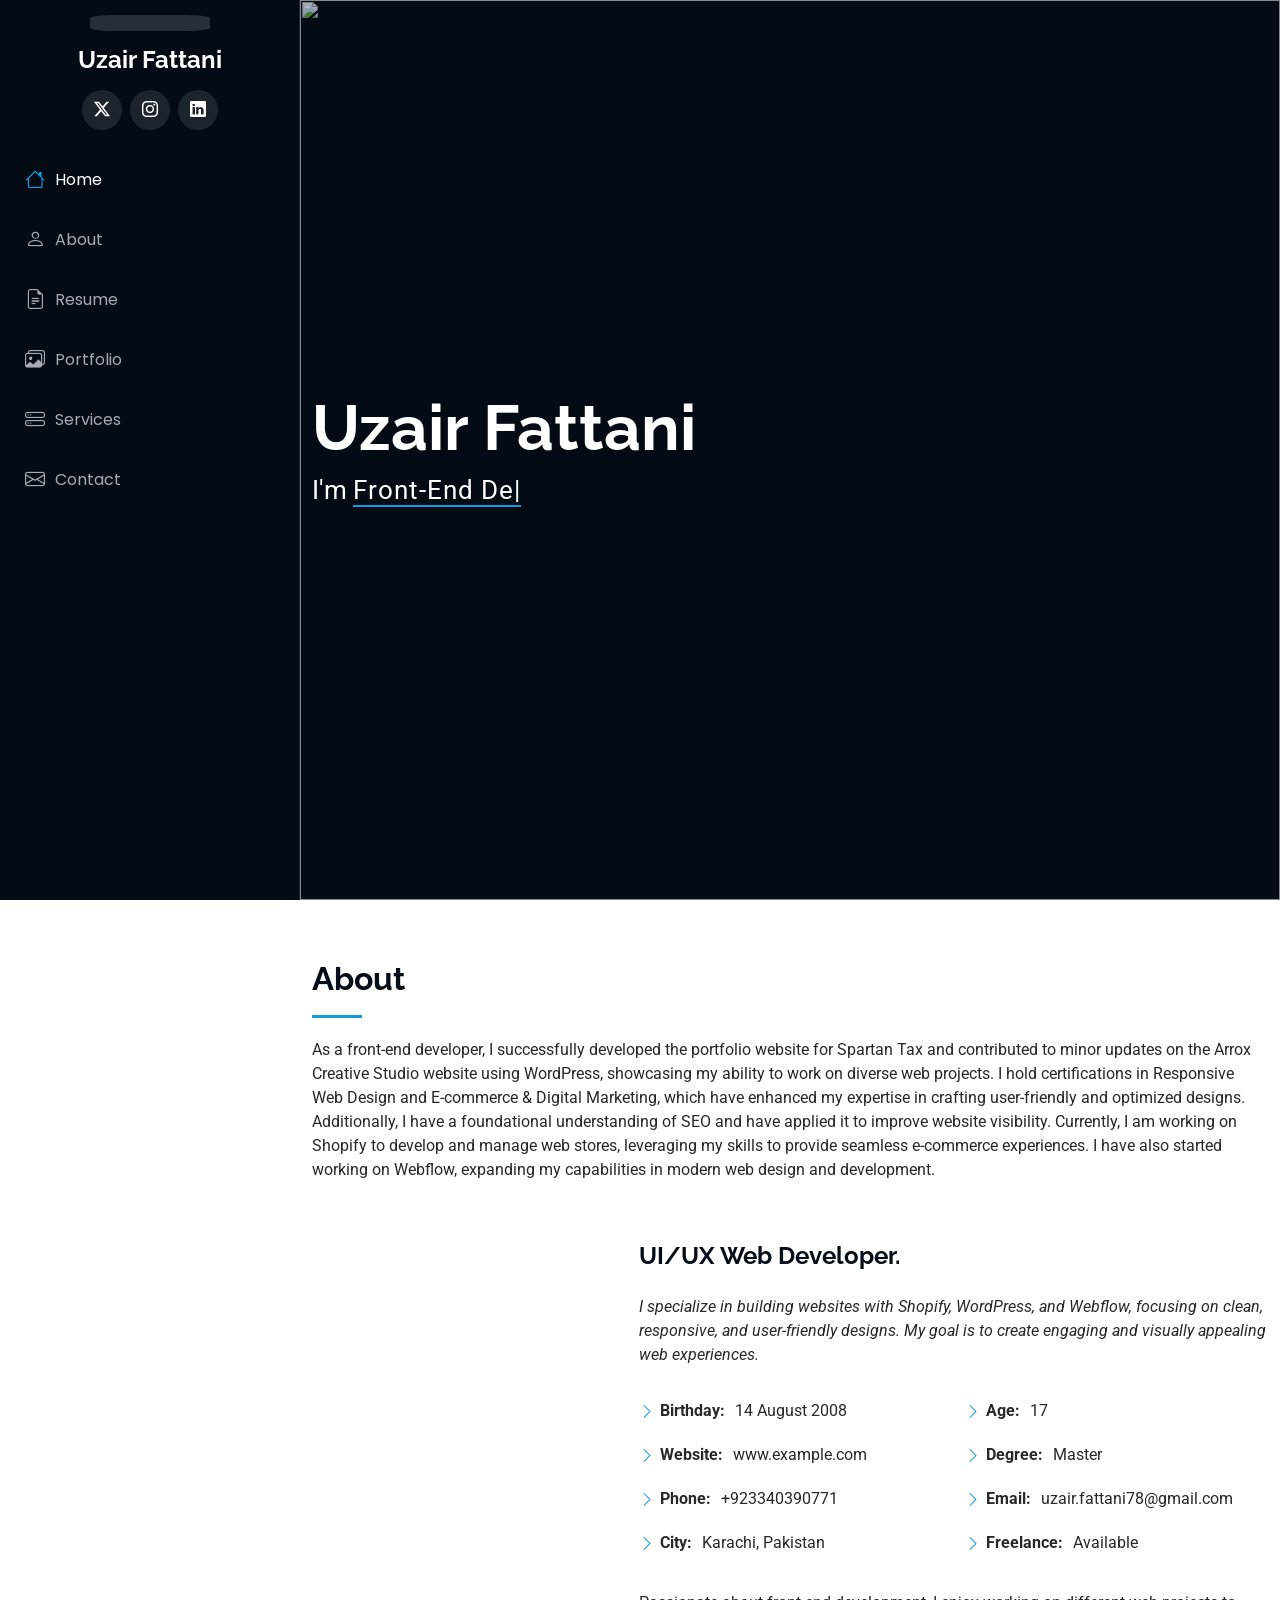
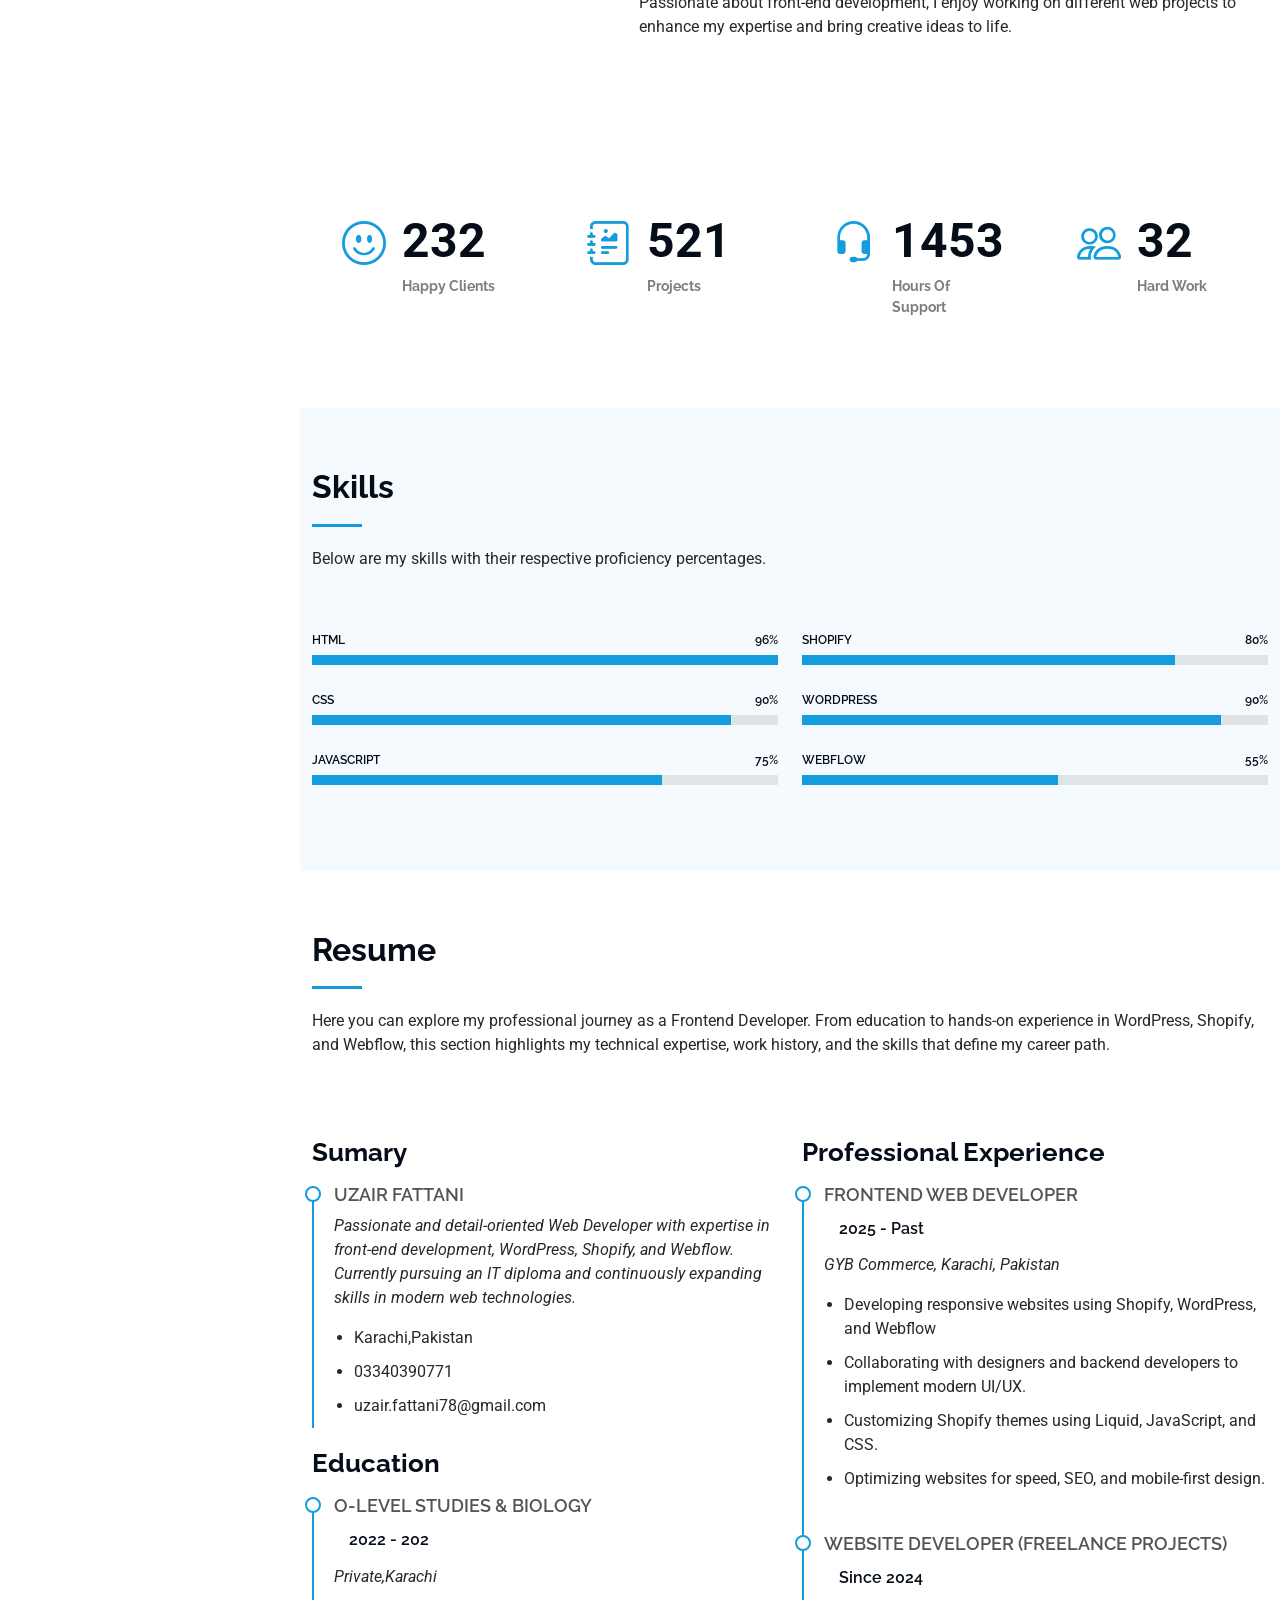
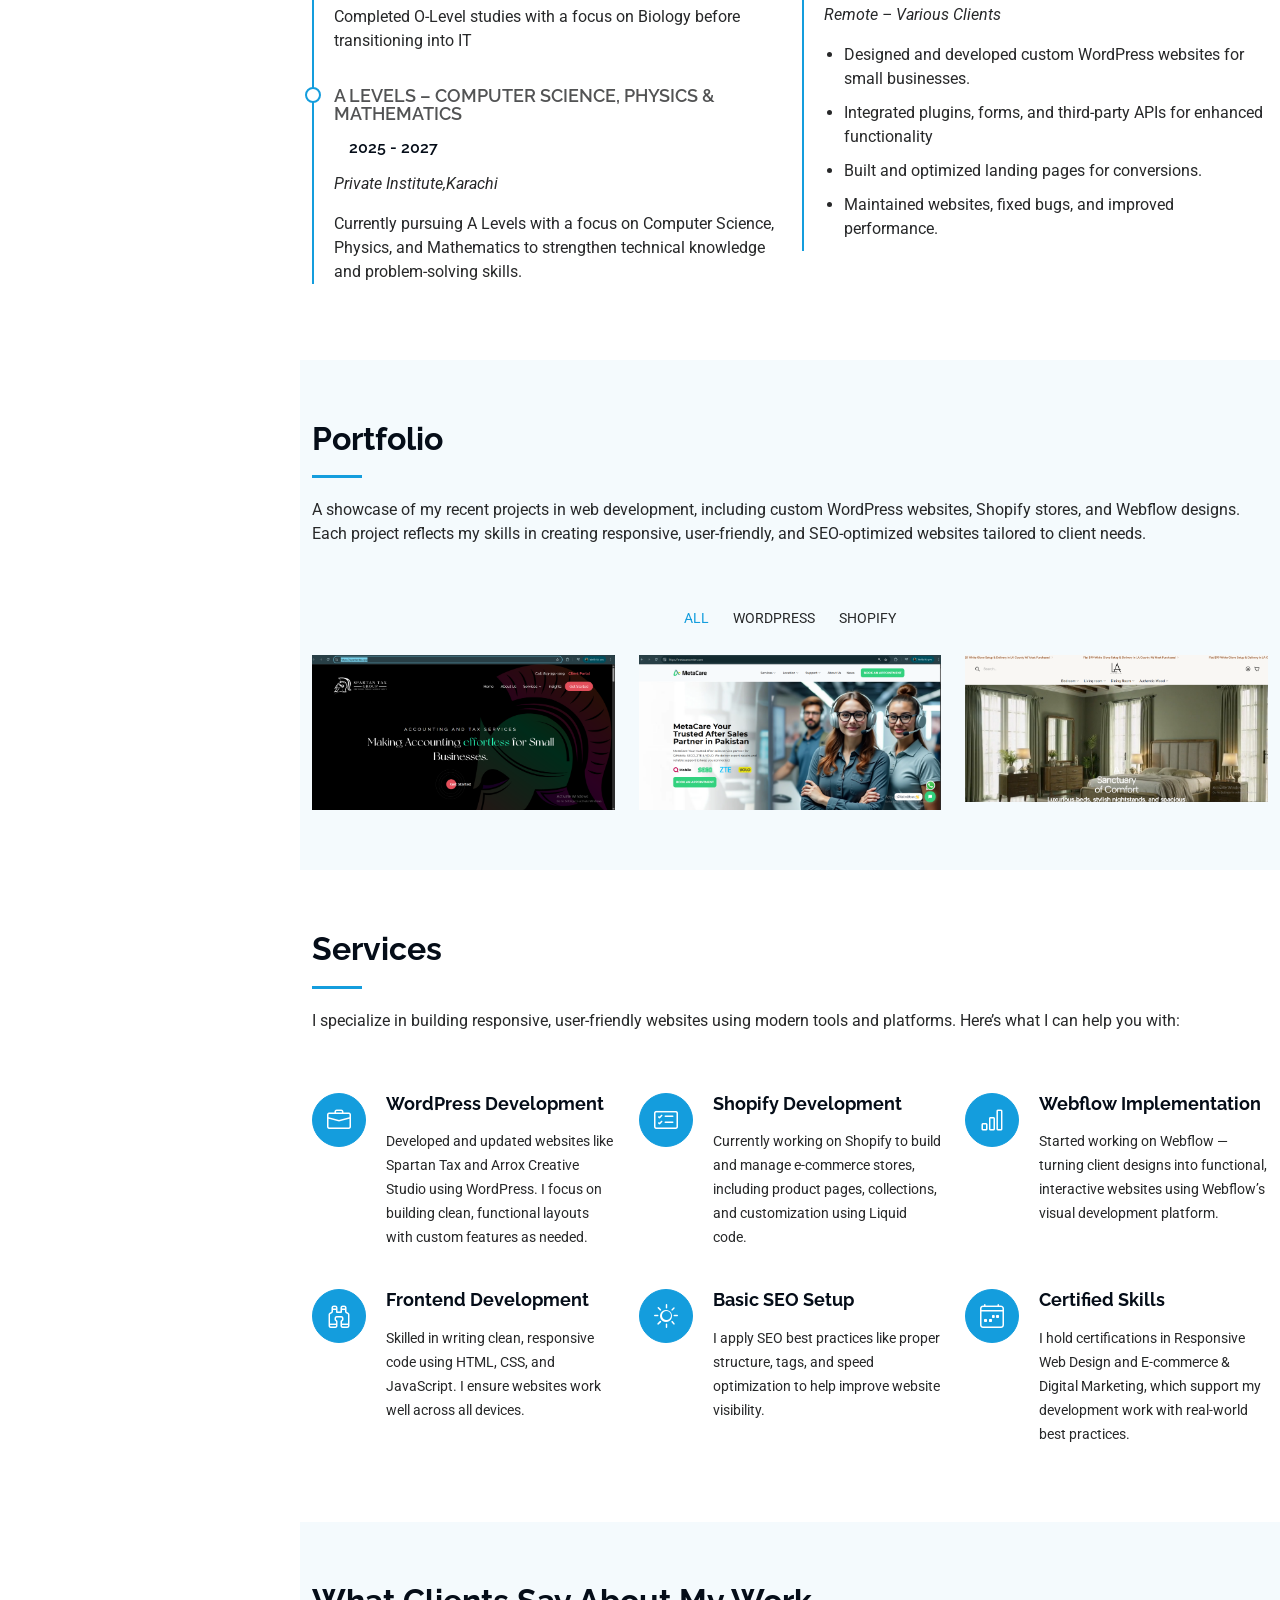
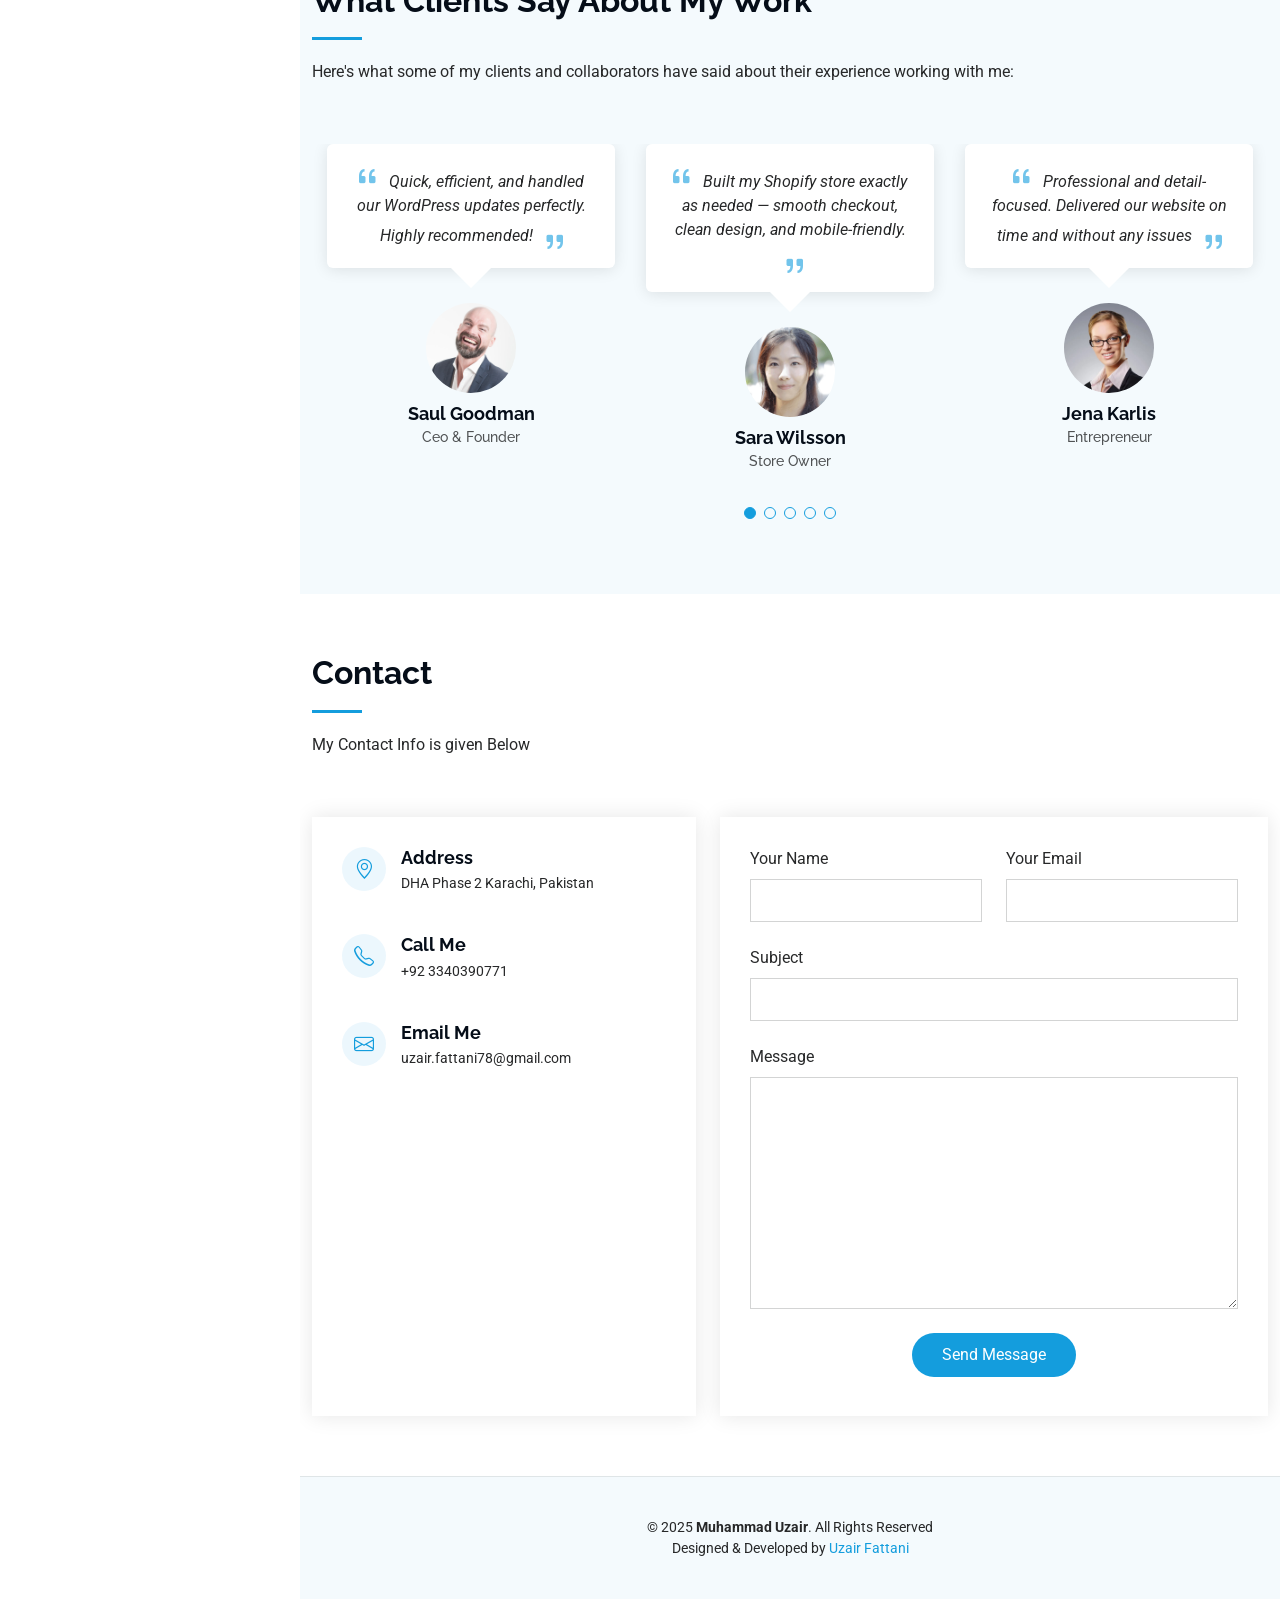
==== commit 16159450: "Re-added all project files" ====
--- a/index.html
+++ b/index.html
@@ -44,7 +44,7 @@
     <i class="header-toggle d-xl-none bi bi-list"></i>
 
     <div class="profile-img">
-      <img src="assets/img/....png" alt="" class="img-fluid rounded-circle">
+      <img src="....png" alt="" class="img-fluid rounded-circle">
     </div>
 
     <a href="index.html" class="logo d-flex align-items-center justify-content-center">
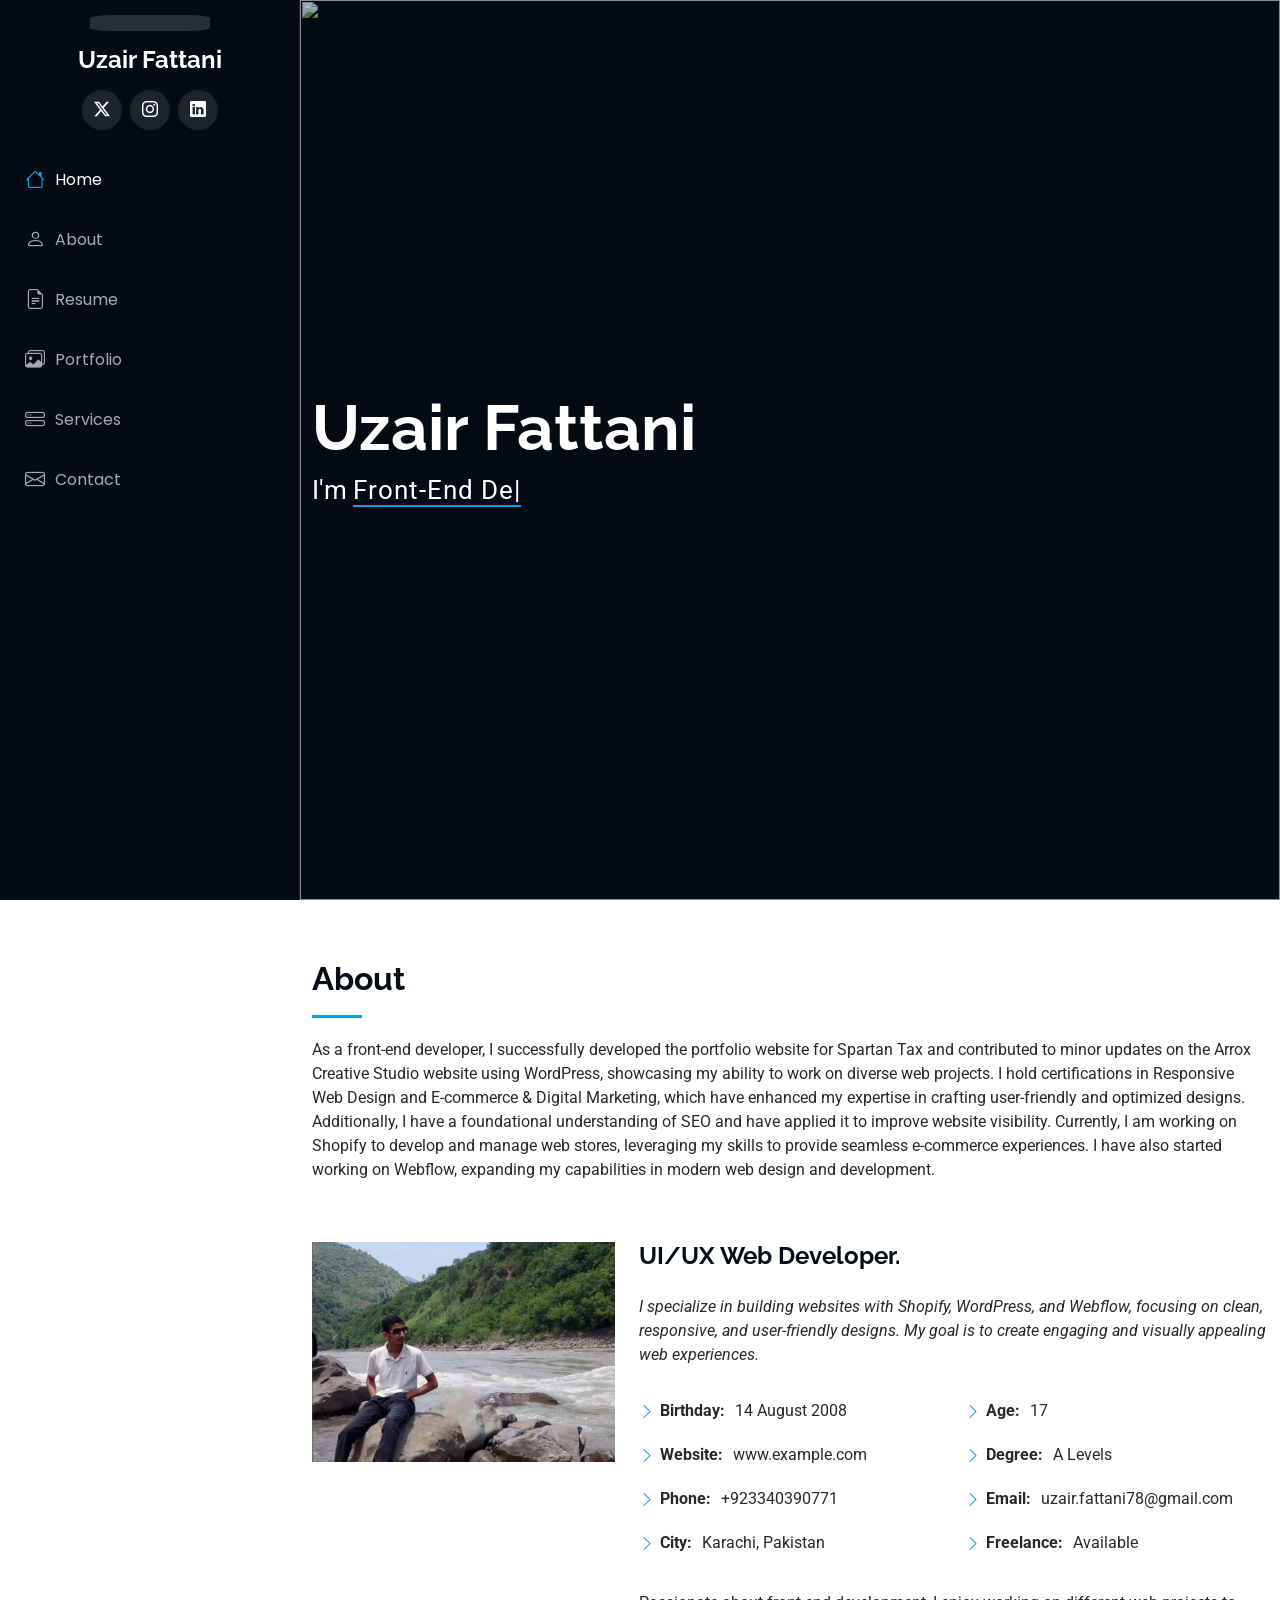
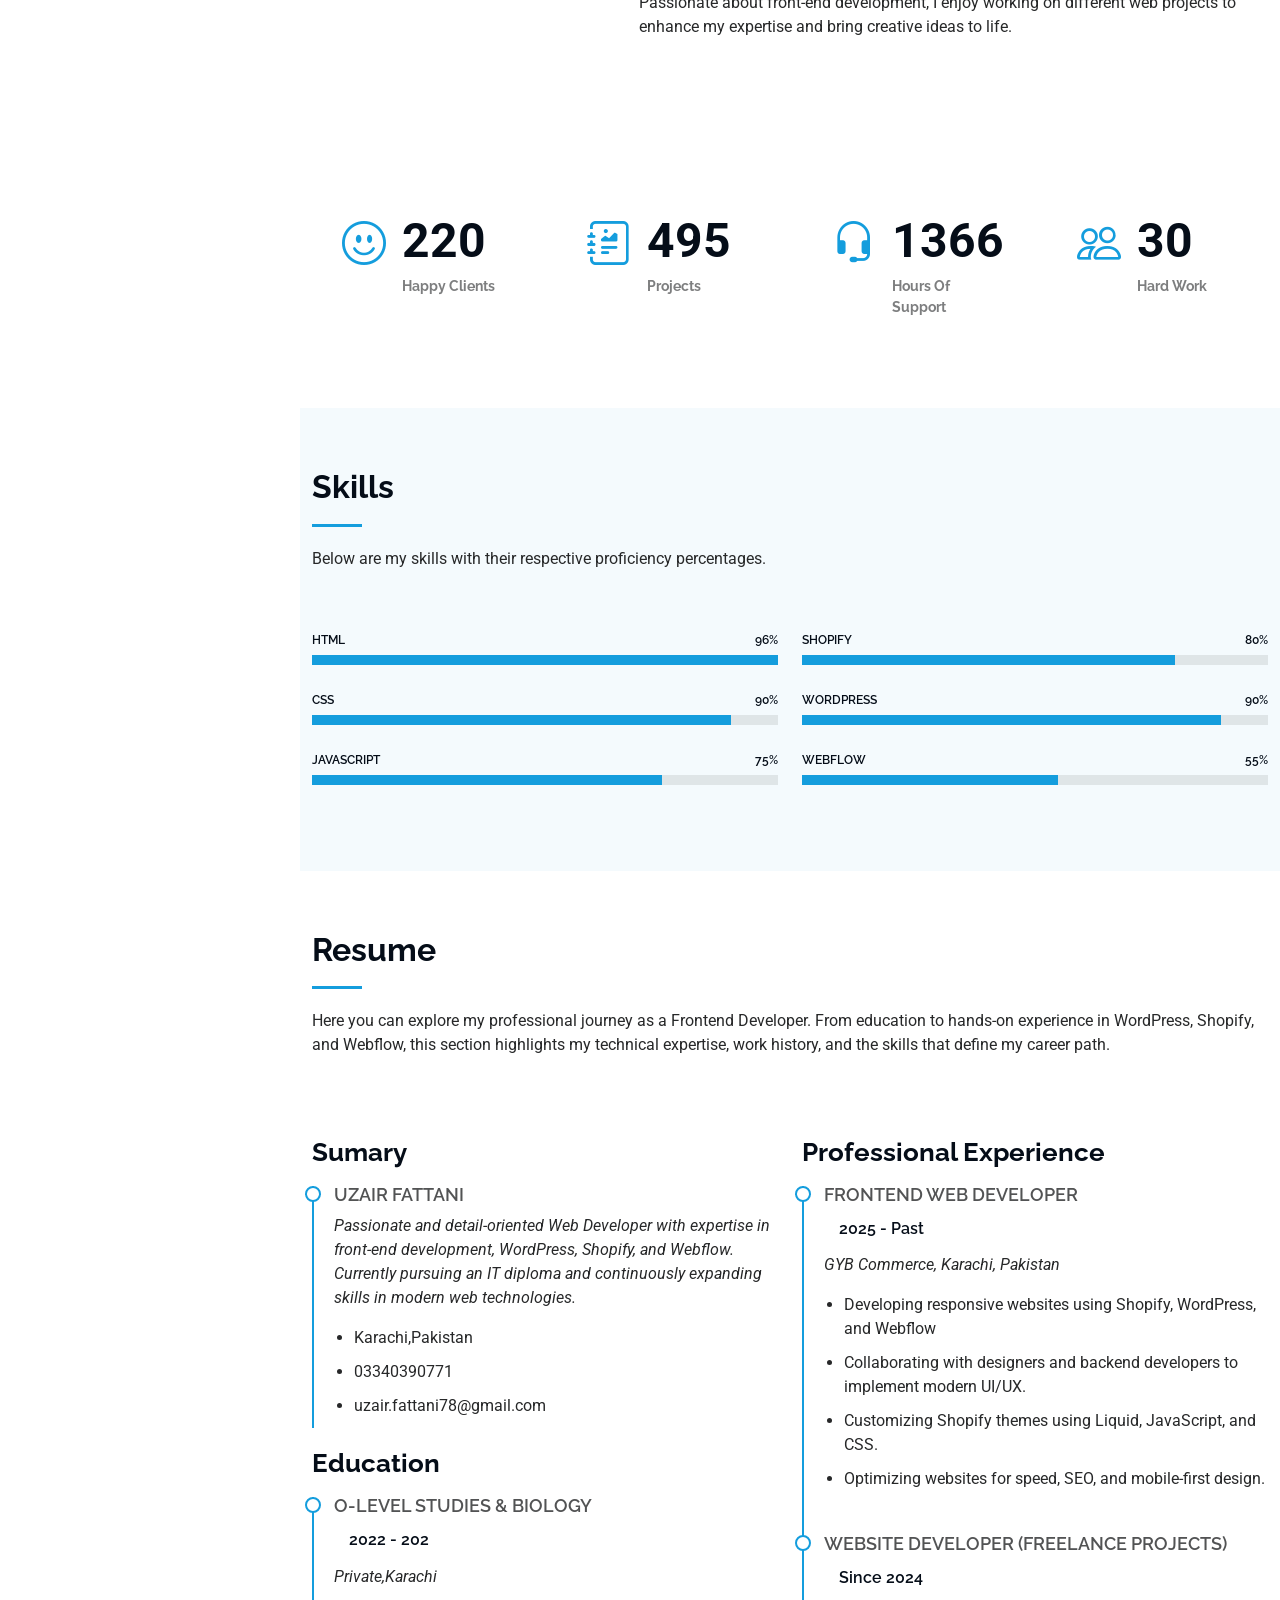
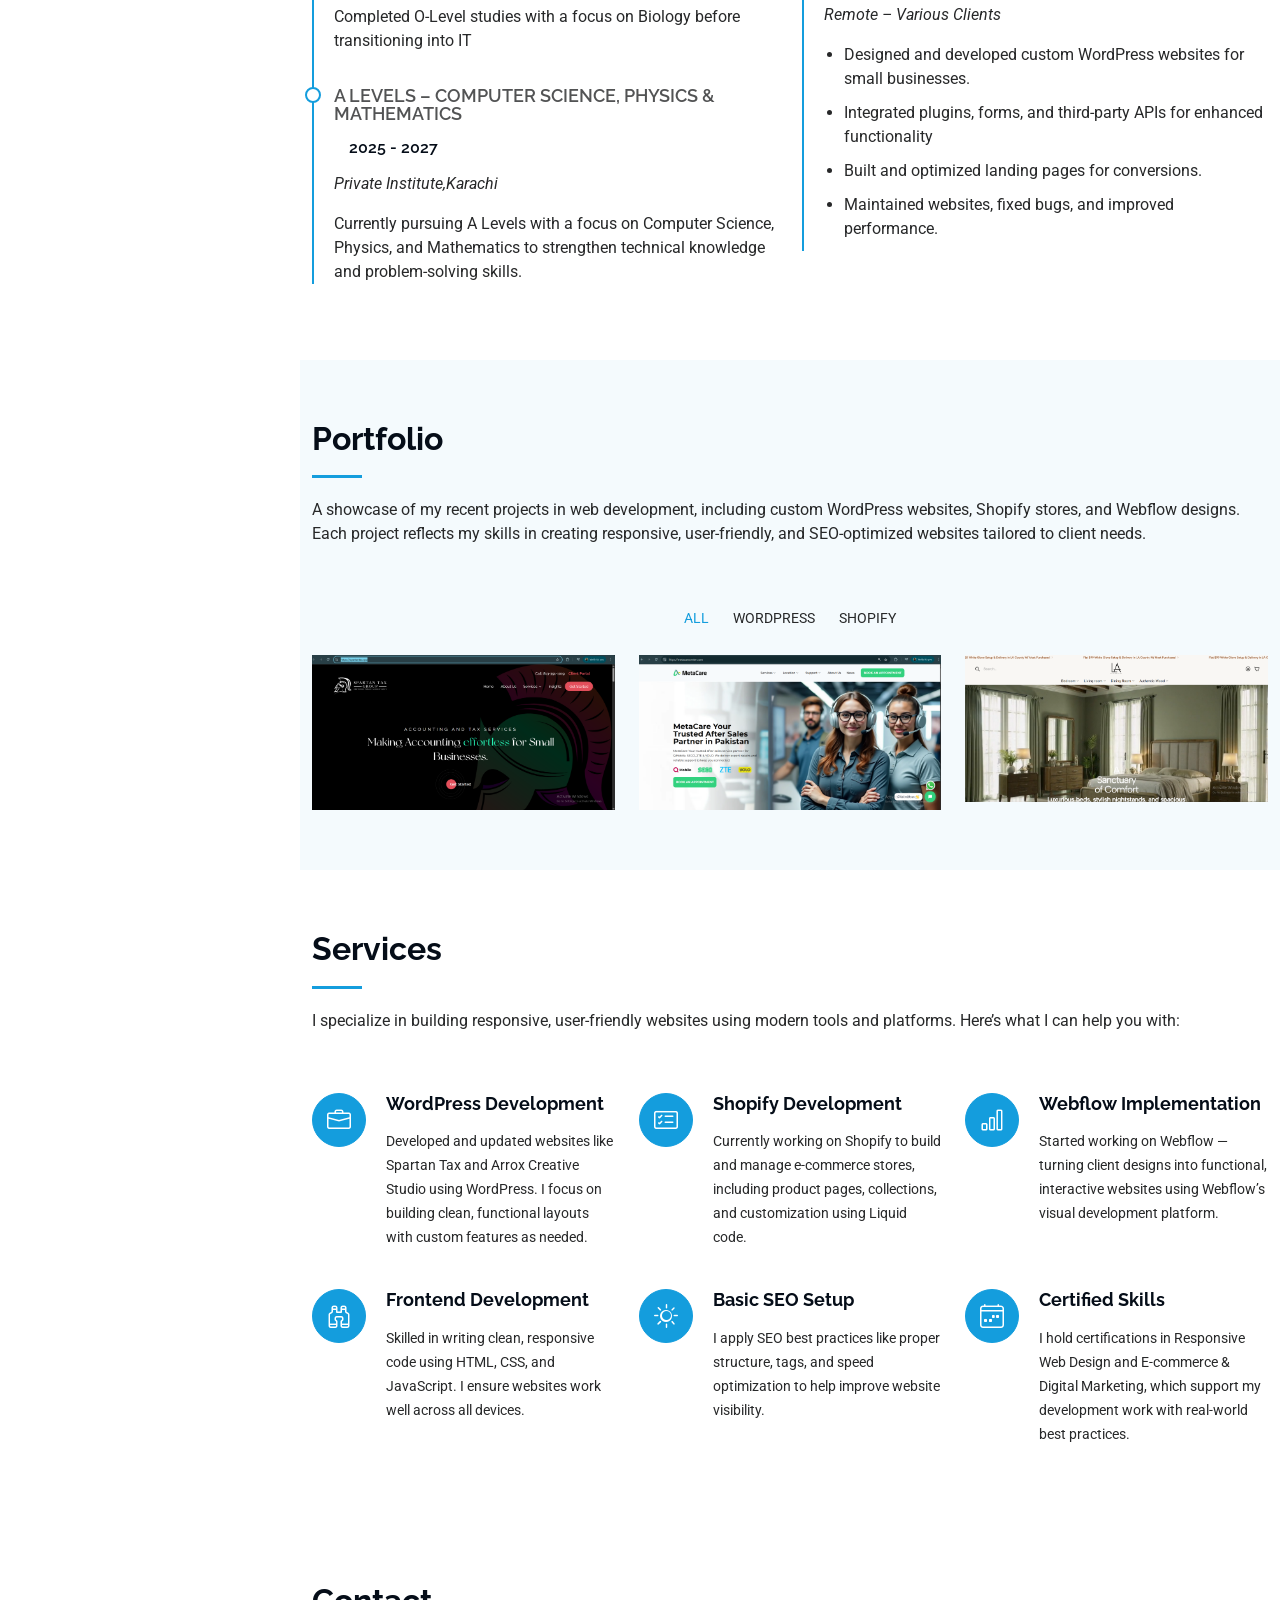
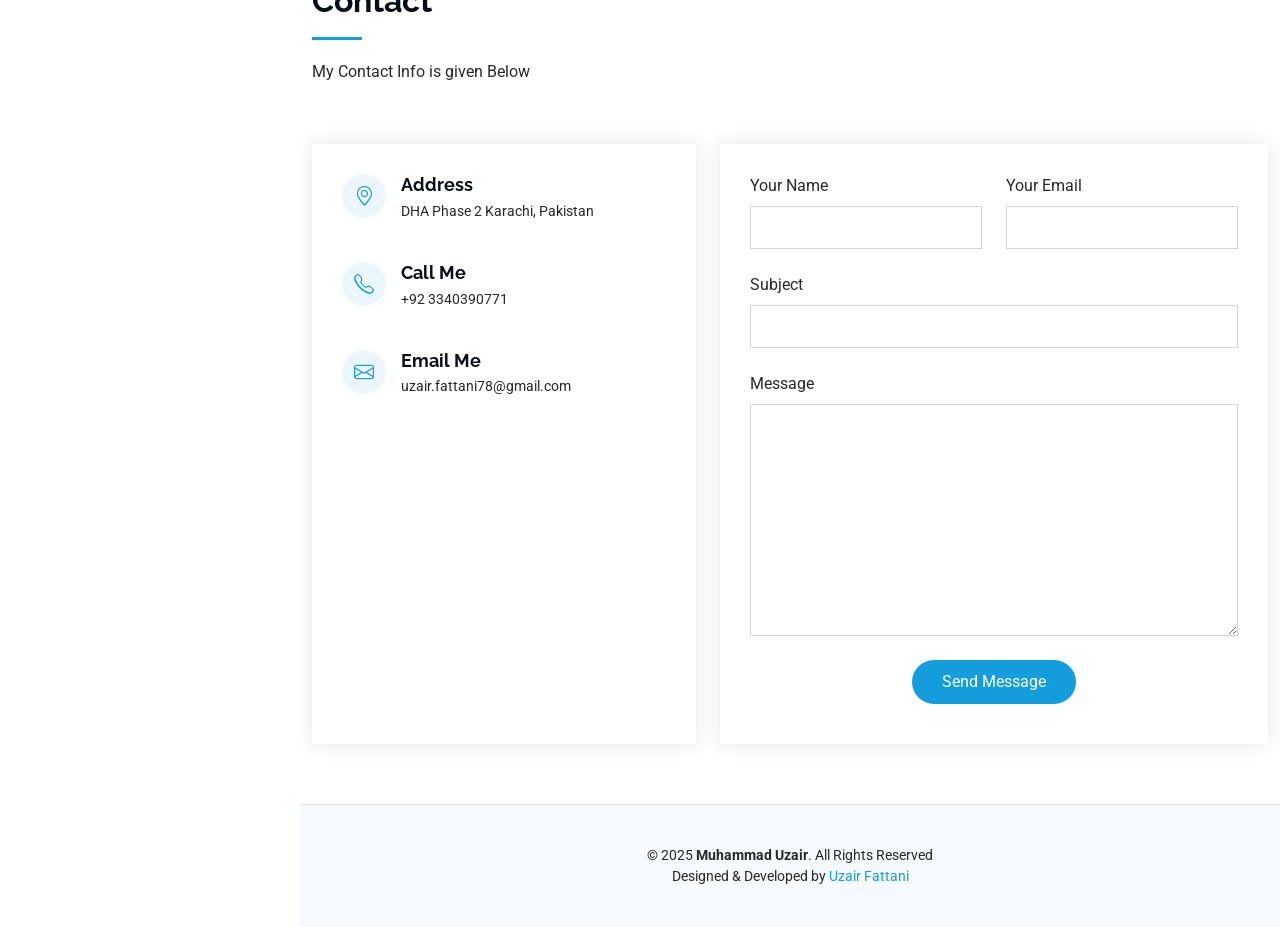
==== commit c2def2b7: "Updated portfolio and added profile image" ====
--- a/index.html
+++ b/index.html
@@ -44,7 +44,7 @@
     <i class="header-toggle d-xl-none bi bi-list"></i>
 
     <div class="profile-img">
-      <img src="....png" alt="" class="img-fluid rounded-circle">
+      <img src="assets/img/Uzair.PNGgit add index.html assets/img/Uzair.PNG" alt="" class="img-fluid rounded-circle">
     </div>
 
     <a href="index.html" class="logo d-flex align-items-center justify-content-center">
@@ -118,7 +118,7 @@
 
         <div class="row gy-4 justify-content-center">
           <div class="col-lg-4">
-            <img src="assets/img/....png" class="img-fluid" alt="">
+            <img src="assets/img/Uzair.PNG" class="img-fluid" alt="">
           </div>
           <div class="col-lg-8 content">
             <h2>UI/UX Web Developer.</h2>
@@ -137,7 +137,7 @@
               <div class="col-lg-6">
                 <ul>
                   <li><i class="bi bi-chevron-right"></i> <strong>Age:</strong> <span>17</span></li>
-                  <li><i class="bi bi-chevron-right"></i> <strong>Degree:</strong> <span>Master</span></li>
+                  <li><i class="bi bi-chevron-right"></i> <strong>Degree:</strong> <span>A Levels</span></li>
                   <li><i class="bi bi-chevron-right"></i> <strong>Email:</strong> <span>uzair.fattani78@gmail.com</span></li>
                   <li><i class="bi bi-chevron-right"></i> <strong>Freelance:</strong> <span>Available</span></li>
                 </ul>
@@ -429,7 +429,7 @@
           <div class="col-lg-4 col-md-6 service-item d-flex" data-aos="fade-up" data-aos-delay="100">
             <div class="icon flex-shrink-0"><i class="bi bi-briefcase"></i></div>
             <div>
-              <h4 class="title"><a href="service-details.html" class="stretched-link">WordPress Development</a></h4>
+              <h4 class="title">WordPress Development</h4>
               <p class="description">Developed and updated websites like Spartan Tax and Arrox Creative Studio using WordPress. I focus on building clean, functional layouts with custom features as needed.</p>
             </div>
           </div>
@@ -438,7 +438,7 @@
           <div class="col-lg-4 col-md-6 service-item d-flex" data-aos="fade-up" data-aos-delay="200">
             <div class="icon flex-shrink-0"><i class="bi bi-card-checklist"></i></div>
             <div>
-              <h4 class="title"><a href="service-details.html" class="stretched-link">Shopify Development</a></h4>
+              <h4 class="title">Shopify Development</h4>
               <p class="description">Currently working on Shopify to build and manage e-commerce stores, including product pages, collections, and customization using Liquid code.</p>
             </div>
           </div><!-- End Service Item -->
@@ -446,7 +446,7 @@
           <div class="col-lg-4 col-md-6 service-item d-flex" data-aos="fade-up" data-aos-delay="300">
             <div class="icon flex-shrink-0"><i class="bi bi-bar-chart"></i></div>
             <div>
-              <h4 class="title"><a href="service-details.html" class="stretched-link">Webflow Implementation</a></h4>
+              <h4 class="title">Webflow Implementation</h4>
               <p class="description">Started working on Webflow — turning client designs into functional, interactive websites using Webflow’s visual development platform.</p>
             </div>
           </div><!-- End Service Item -->
@@ -454,7 +454,7 @@
           <div class="col-lg-4 col-md-6 service-item d-flex" data-aos="fade-up" data-aos-delay="400">
             <div class="icon flex-shrink-0"><i class="bi bi-binoculars"></i></div>
             <div>
-              <h4 class="title"><a href="service-details.html" class="stretched-link">Frontend Development</a></h4>
+              <h4 class="title">Frontend Development</h4>
               <p class="description">Skilled in writing clean, responsive code using HTML, CSS, and JavaScript. I ensure websites work well across all devices.</p>
             </div>
           </div><!-- End Service Item -->
@@ -462,7 +462,7 @@
           <div class="col-lg-4 col-md-6 service-item d-flex" data-aos="fade-up" data-aos-delay="500">
             <div class="icon flex-shrink-0"><i class="bi bi-brightness-high"></i></div>
             <div>
-              <h4 class="title"><a href="service-details.html" class="stretched-link">Basic SEO Setup</a></h4>
+              <h4 class="title">Basic SEO Setup</h4>
               <p class="description">I apply SEO best practices like proper structure, tags, and speed optimization to help improve website visibility.</p>
             </div>
           </div><!-- End Service Item -->
@@ -470,7 +470,7 @@
           <div class="col-lg-4 col-md-6 service-item d-flex" data-aos="fade-up" data-aos-delay="600">
             <div class="icon flex-shrink-0"><i class="bi bi-calendar4-week"></i></div>
             <div>
-              <h4 class="title"><a href="service-details.html" class="stretched-link">Certified Skills</a></h4>
+              <h4 class="title">Certified Skills</h4>
               <p class="description">I hold certifications in Responsive Web Design and E-commerce & Digital Marketing, which support my development work with real-world best practices.</p>
             </div>
           </div><!-- End Service Item -->
@@ -482,116 +482,7 @@
     </section><!-- /Services Section -->
 
     <!-- Testimonials Section -->
-    <section id="testimonials" class="testimonials section light-background">
-
-      <!-- Section Title -->
-      <div class="container section-title" data-aos="fade-up">
-        <h2>What Clients Say About My Work</h2>
-        <p>Here's what some of my clients and collaborators have said about their experience working with me:</p>
-      </div><!-- End Section Title -->
-
-      <div class="container" data-aos="fade-up" data-aos-delay="100">
-
-        <div class="swiper init-swiper">
-          <script type="application/json" class="swiper-config">
-            {
-              "loop": true,
-              "speed": 600,
-              "autoplay": {
-                "delay": 5000
-              },
-              "slidesPerView": "auto",
-              "pagination": {
-                "el": ".swiper-pagination",
-                "type": "bullets",
-                "clickable": true
-              },
-              "breakpoints": {
-                "320": {
-                  "slidesPerView": 1,
-                  "spaceBetween": 40
-                },
-                "1200": {
-                  "slidesPerView": 3,
-                  "spaceBetween": 1
-                }
-              }
-            }
-          </script>
-          <div class="swiper-wrapper">
-
-            <div class="swiper-slide">
-              <div class="testimonial-item">
-                <p>
-                  <i class="bi bi-quote quote-icon-left"></i>
-                  <span>Quick, efficient, and handled our WordPress updates perfectly. Highly recommended!</span>
-                  <i class="bi bi-quote quote-icon-right"></i>
-                </p>
-                <img src="assets/img/testimonials/testimonials-1.jpg" class="testimonial-img" alt="">
-                <h3>Saul Goodman</h3>
-                <h4>Ceo &amp; Founder</h4>
-              </div>
-            </div><!-- End testimonial item -->
-
-            <div class="swiper-slide">
-              <div class="testimonial-item">
-                <p>
-                  <i class="bi bi-quote quote-icon-left"></i>
-                  <span>Built my Shopify store exactly as needed — smooth checkout, clean design, and mobile-friendly.</span>
-                  <i class="bi bi-quote quote-icon-right"></i>
-                </p>
-                <img src="assets/img/testimonials/testimonials-2.jpg" class="testimonial-img" alt="">
-                <h3>Sara Wilsson</h3>
-                <h4>Store Owner</h4>
-              </div>
-            </div><!-- End testimonial item -->
-
-            <div class="swiper-slide">
-              <div class="testimonial-item">
-                <p>
-                  <i class="bi bi-quote quote-icon-left"></i>
-                  <span>Professional and detail-focused. Delivered our website on time and without any issues</span>
-                  <i class="bi bi-quote quote-icon-right"></i>
-                </p>
-                <img src="assets/img/testimonials/testimonials-3.jpg" class="testimonial-img" alt="">
-                <h3>Jena Karlis</h3>
-                <h4>Entrepreneur</h4>
-              </div>
-            </div><!-- End testimonial item -->
-
-            <div class="swiper-slide">
-              <div class="testimonial-item">
-                <p>
-                  <i class="bi bi-quote quote-icon-left"></i>
-                  <span>Excellent communication. Even helped optimize my site for SEO and explained everything clearly.</span>
-                  <i class="bi bi-quote quote-icon-right"></i>
-                </p>
-                <img src="assets/img/testimonials/testimonials-4.jpg" class="testimonial-img" alt="">
-                <h3>Matt Brandon</h3>
-                <h4>Freelancer</h4>
-              </div>
-            </div><!-- End testimonial item -->
-
-            <div class="swiper-slide">
-              <div class="testimonial-item">
-                <p>
-                  <i class="bi bi-quote quote-icon-left"></i>
-                  <span>"Handled our Webflow project seamlessly. Understood the tools and delivered fast.</span>
-                  <i class="bi bi-quote quote-icon-right"></i>
-                </p>
-                <img src="assets/img/testimonials/testimonials-5.jpg" class="testimonial-img" alt="">
-                <h3>John Larson</h3>
-                <h4>Entrepreneur</h4>
-              </div>
-            </div><!-- End testimonial item -->
-
-          </div>
-          <div class="swiper-pagination"></div>
-        </div>
-
-      </div>
-
-    </section><!-- /Testimonials Section -->
+    <!-- /Testimonials Section -->
 
     
 <!-- Contact Section -->
